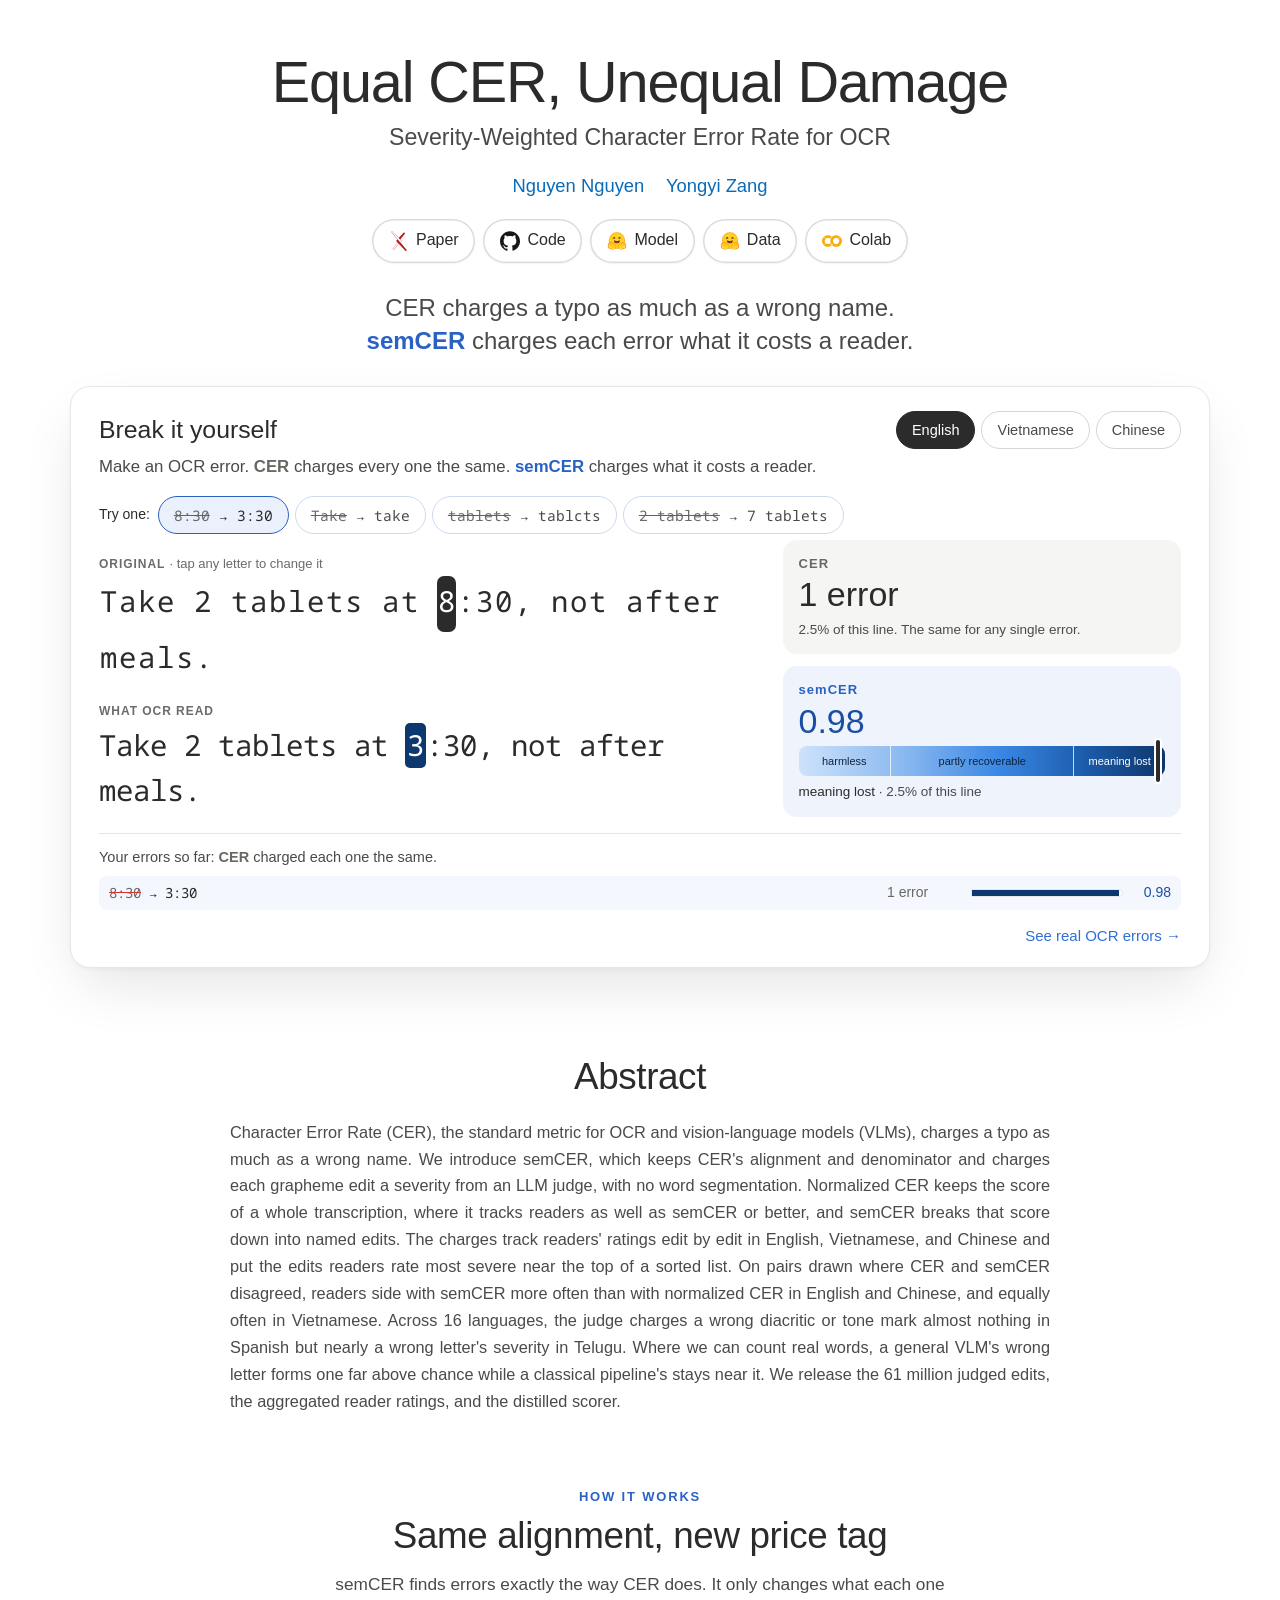
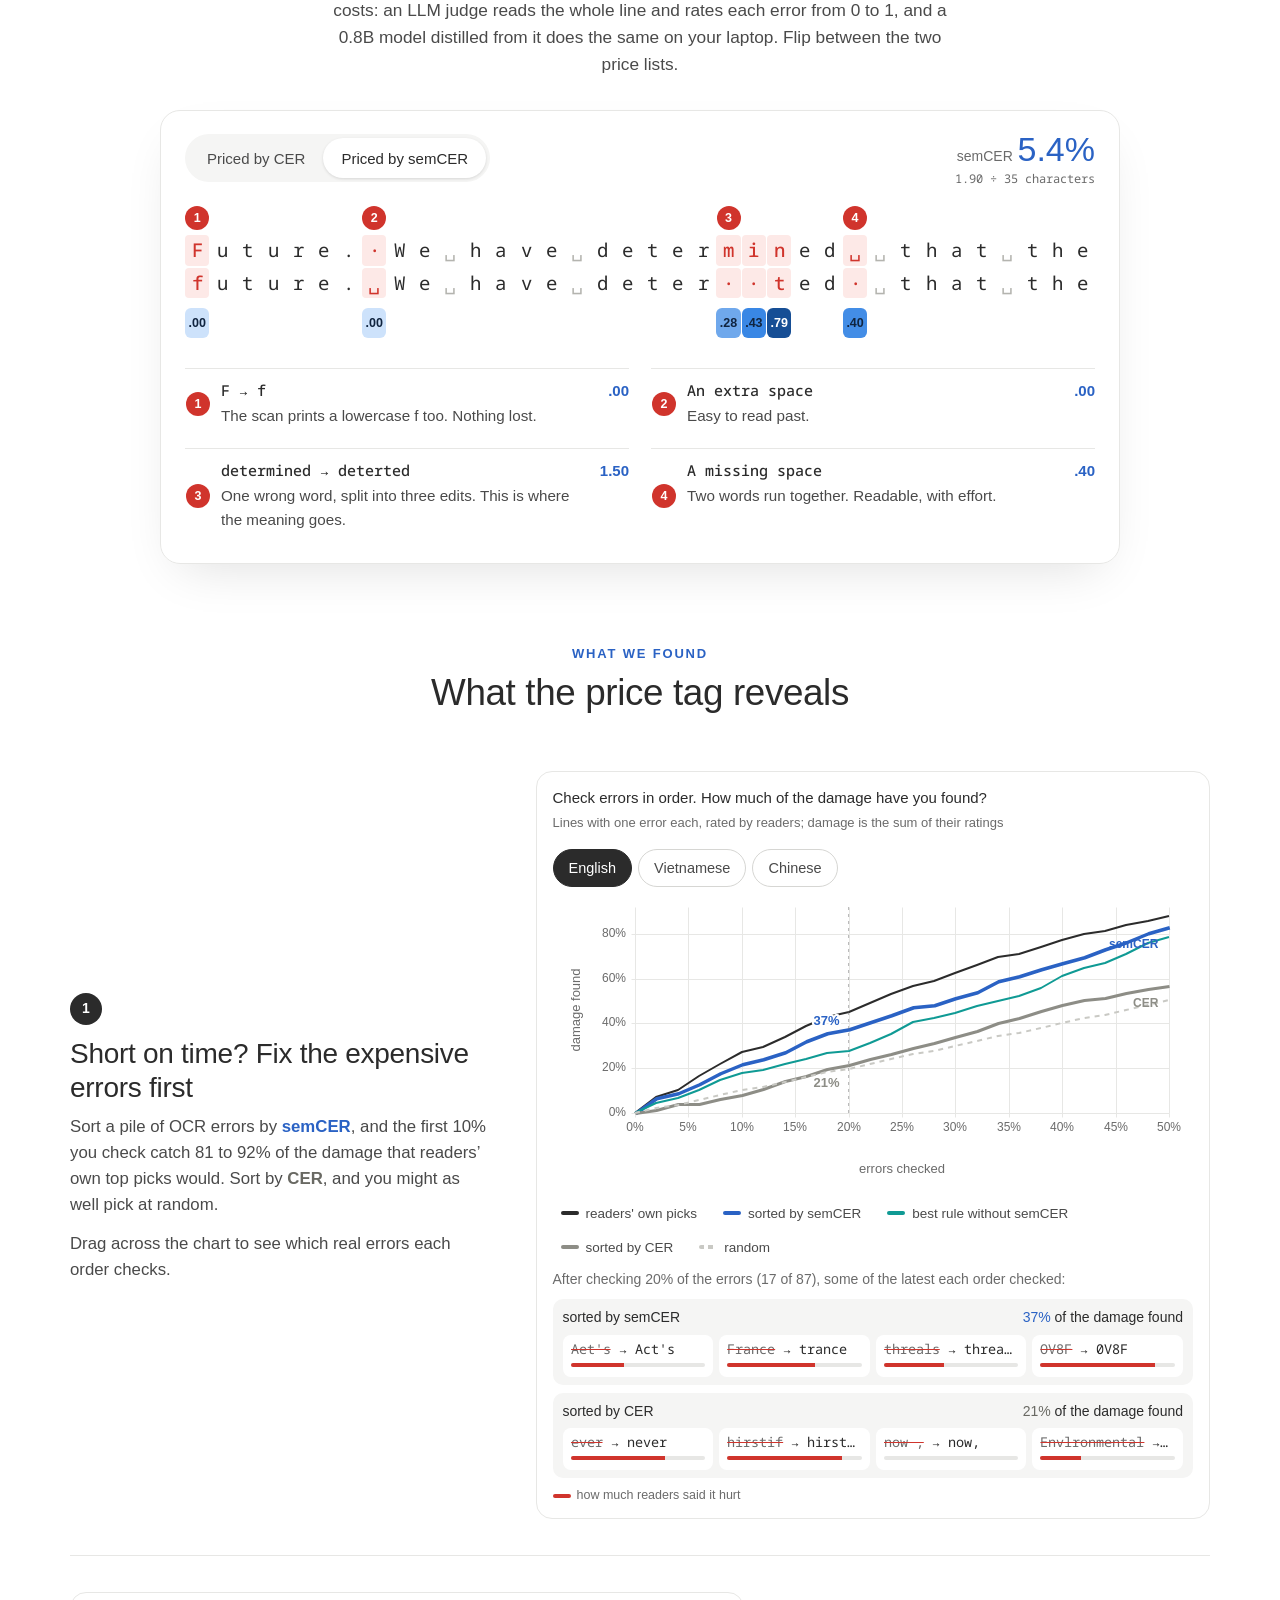
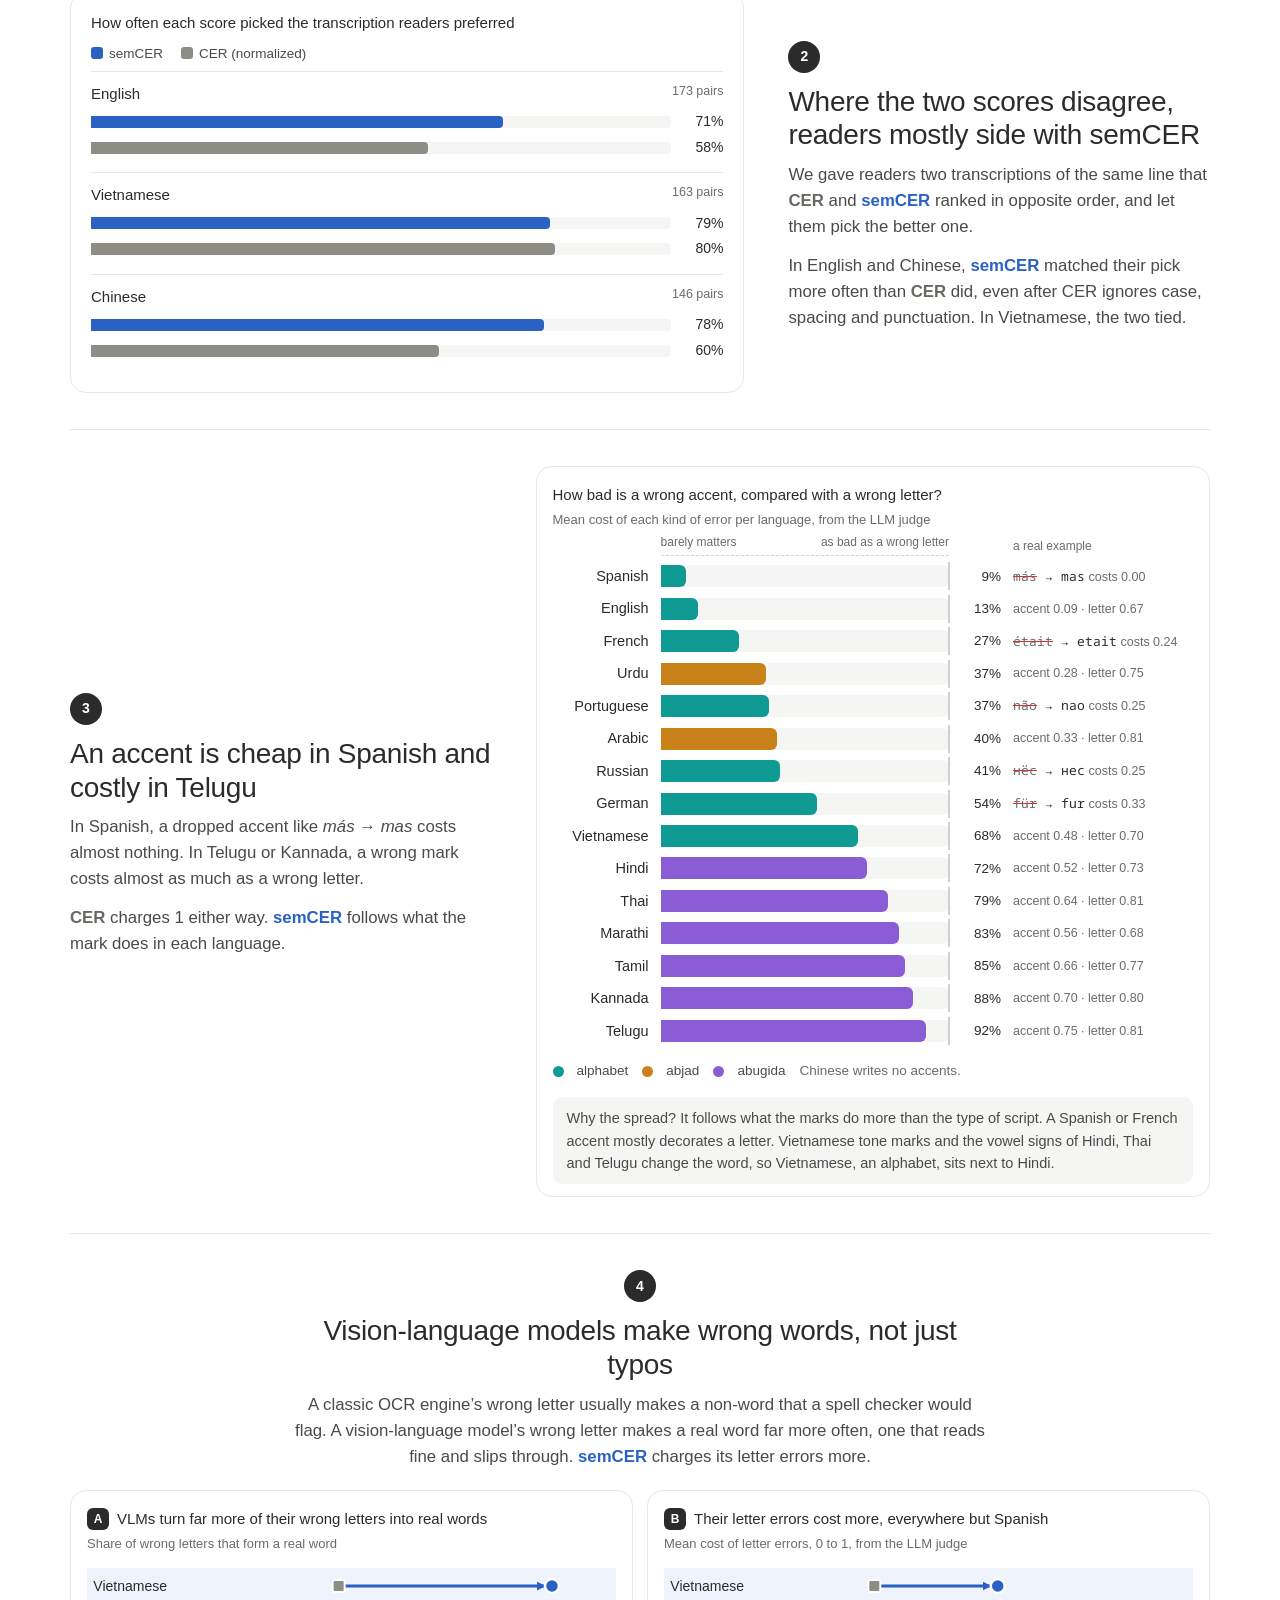
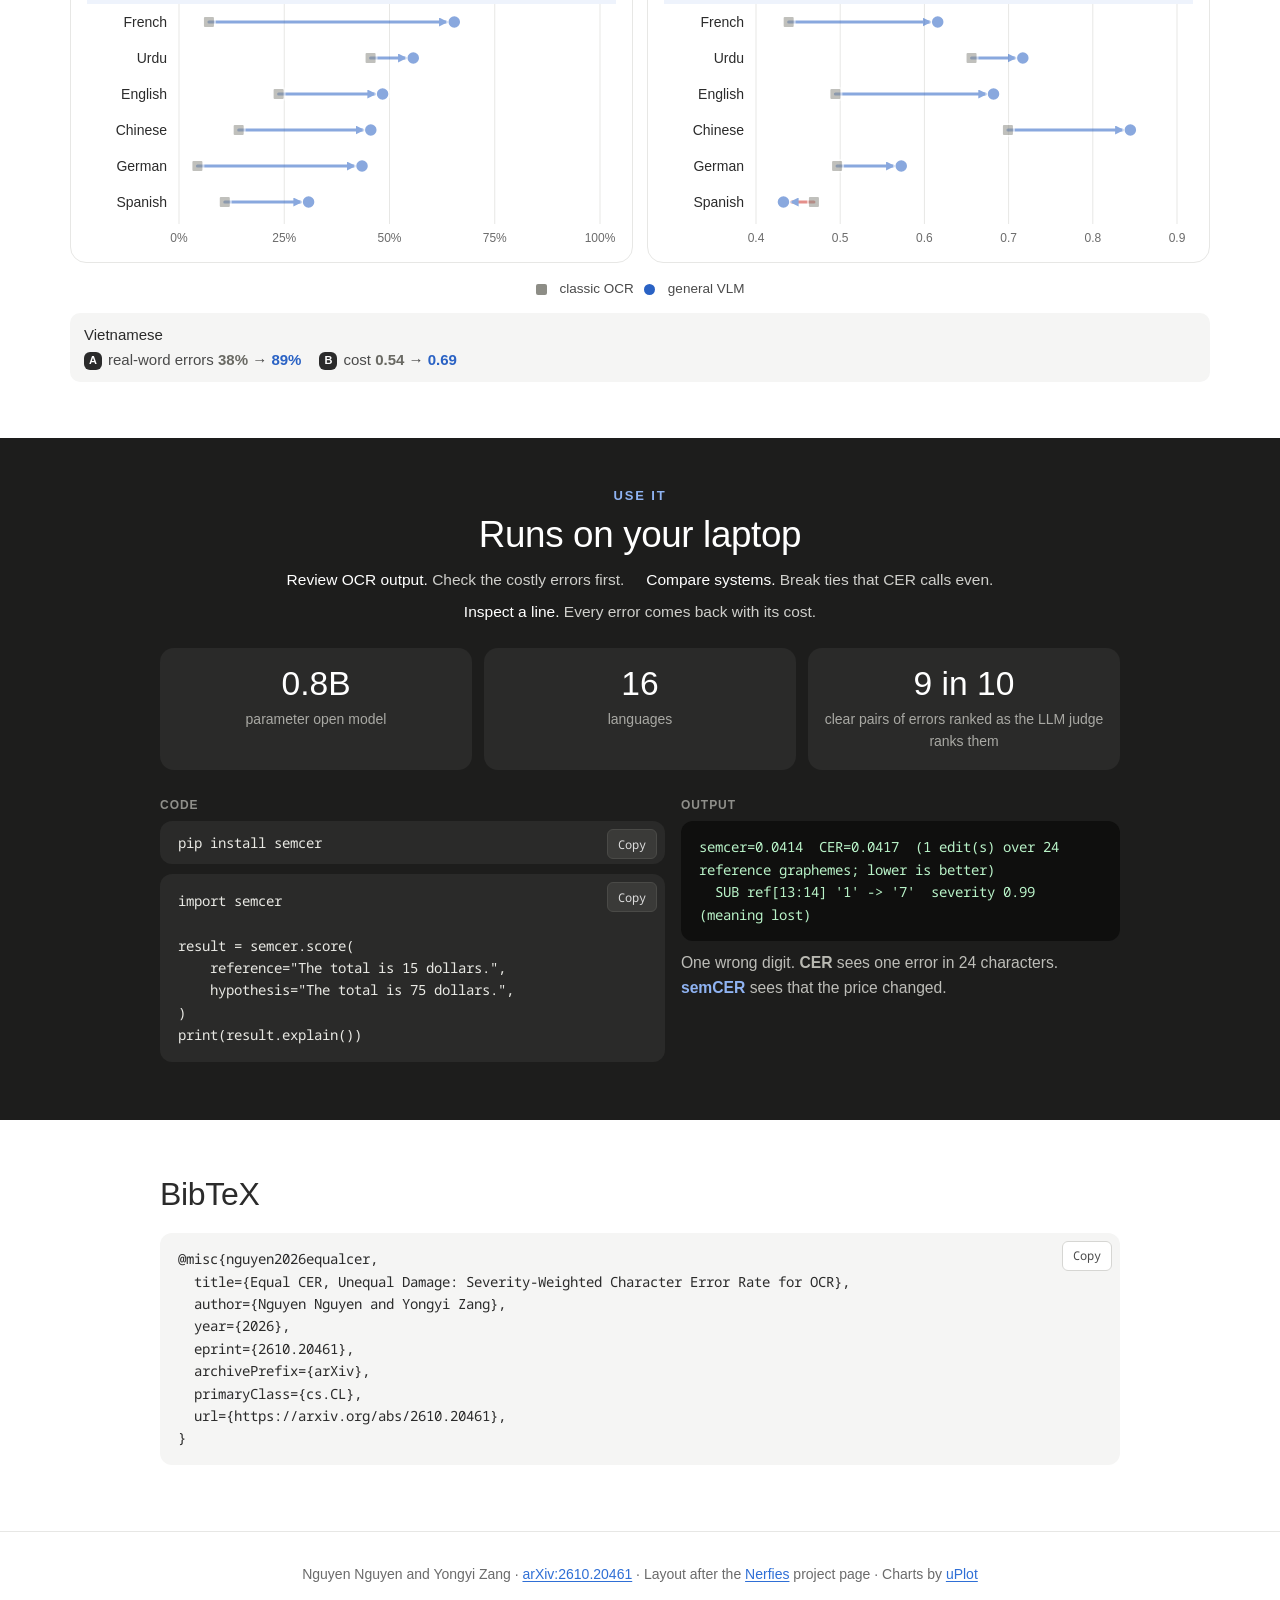
==== site/index.html @ 38cb29db "site: interactive project page at nguyenx2t.github.io/semcer A demo where readers misread a characte" ====
<!doctype html>
<html lang="en">
<head>
  <meta charset="utf-8">
  <meta name="viewport" content="width=device-width, initial-scale=1">
  <title>Equal CER, Unequal Damage: Severity-Weighted Character Error Rate for OCR</title>
  <meta name="description" content="Two OCR mistakes can have the same CER and very different damage. semCER charges each error what it costs a reader, from 0 to 1.">

  <!-- Google Scholar -->
  <meta name="citation_title" content="Equal CER, Unequal Damage: Severity-Weighted Character Error Rate for OCR">
  <meta name="citation_author" content="Nguyen, Nguyen">
  <meta name="citation_author" content="Zang, Yongyi">
  <meta name="citation_publication_date" content="2026/10/14">
  <meta name="citation_arxiv_id" content="2610.20461">
  <meta name="citation_pdf_url" content="https://arxiv.org/pdf/2610.20461">

  <!-- Link previews (LinkedIn, X, Slack) -->
  <meta property="og:type" content="website">
  <meta property="og:site_name" content="semCER">
  <meta property="og:title" content="Equal CER, Unequal Damage">
  <meta property="og:description" content="Two OCR mistakes, same CER, very different damage. Try breaking a line yourself.">
  <meta property="og:url" content="https://nguyenx2t.github.io/semcer/">
  <meta property="og:image" content="https://nguyenx2t.github.io/semcer/static/img/social.png">
  <meta property="og:image:type" content="image/png">
  <meta property="og:image:width" content="1200">
  <meta property="og:image:height" content="627">
  <meta property="og:image:alt" content="Two misreadings of the same line. CER charges each one error. semCER charges a lowercase t 0.00 and a wrong time 0.98.">
  <meta name="twitter:card" content="summary_large_image">
  <link rel="canonical" href="https://nguyenx2t.github.io/semcer/">

  <link rel="preconnect" href="https://fonts.googleapis.com">
  <link rel="preconnect" href="https://fonts.gstatic.com" crossorigin>
  <link rel="preload" href="https://fonts.googleapis.com/css2?family=Google+Sans:wght@400;500;700&family=Noto+Sans+Mono:wght@400;500&display=swap" as="style" onload="this.onload=null;this.rel='stylesheet'">
  <noscript><link rel="stylesheet" href="https://fonts.googleapis.com/css2?family=Google+Sans:wght@400;500;700&family=Noto+Sans+Mono:wght@400;500&display=swap"></noscript>
  <meta name="theme-color" content="#ffffff">
  <script type="application/ld+json">{"@context": "https://schema.org", "@type": "ScholarlyArticle", "headline": "Equal CER, Unequal Damage: Severity-Weighted Character Error Rate for OCR", "author": [{"@type": "Person", "name": "Nguyen Nguyen"}, {"@type": "Person", "name": "Yongyi Zang"}], "datePublished": "2026-10-14", "url": "https://nguyenx2t.github.io/semcer/", "sameAs": ["https://arxiv.org/abs/2610.20461"], "image": "https://nguyenx2t.github.io/semcer/static/img/social.png", "about": ["optical character recognition", "evaluation metric", "character error rate"]}</script>
  <link rel="icon" href="static/img/favicon.svg">
  <link rel="stylesheet" href="static/css/style.css">
  <script src="static/js/main.js" defer></script>
</head>
<body>

<!-- Title -->
<header class="hero top">
  <div class="container">
    <h1 class="publication-title">Equal CER, Unequal Damage</h1>
    <p class="publication-sub">Severity-Weighted Character Error Rate for OCR</p>
    <div class="publication-authors">
      <span class="author-block">Nguyen Nguyen</span>
      <span class="author-block">Yongyi Zang</span>
    </div>
    <nav class="publication-links" aria-label="Paper links">
      <a class="button" href="https://arxiv.org/abs/2610.20461"><svg viewBox="0 0 24 24" aria-hidden="true"><path fill="#B31B1B" d="M3.8423 0a1.0037 1.0037 0 0 0-.922.6078c-.1536.3687-.0438.6275.2938 1.1113l6.9185 8.3597-1.0223 1.1058a1.0393 1.0393 0 0 0 .003 1.4229l1.2292 1.3135-5.4391 6.4444c-.2803.299-.4538.823-.2971 1.1986a1.0253 1.0253 0 0 0 .9585.635.9133.9133 0 0 0 .6891-.3405l5.783-6.126 7.4902 8.0051a.8527.8527 0 0 0 .6835.2597.9575.9575 0 0 0 .8777-.6138c.1577-.377-.017-.7502-.306-1.1407l-7.0518-8.3418 1.0632-1.13a.9626.9626 0 0 0 .0089-1.3165L4.6336.4639s-.3733-.4535-.768-.463zm0 .272h.0166c.2179.0052.4874.2715.5644.3639l.005.006.0052.0055 10.169 10.9905a.6915.6915 0 0 1-.0072.945l-1.0666 1.133-1.4982-1.7724-8.5994-10.39c-.3286-.472-.352-.6183-.2592-.841a.7307.7307 0 0 1 .6704-.4401Zm14.341 1.5701a.877.877 0 0 0-.6554.2418l-5.6962 6.1584 1.6944 1.8319 5.3089-6.5138c.3251-.4335.479-.6603.3247-1.0292a1.1205 1.1205 0 0 0-.9763-.689zm-7.6557 12.2823 1.3186 1.4135-5.7864 6.1295a.6494.6494 0 0 1-.4959.26.7516.7516 0 0 1-.706-.4669c-.1119-.2682.0359-.6864.2442-.9083l.0051-.0055.0047-.0055z"/></svg><span>Paper</span></a>
      <a class="button" href="https://github.com/nguyenx2t/semcer"><svg viewBox="0 0 24 24" aria-hidden="true"><path fill="#181717" d="M12 .297c-6.63 0-12 5.373-12 12 0 5.303 3.438 9.8 8.205 11.385.6.113.82-.258.82-.577 0-.285-.01-1.04-.015-2.04-3.338.724-4.042-1.61-4.042-1.61C4.422 18.07 3.633 17.7 3.633 17.7c-1.087-.744.084-.729.084-.729 1.205.084 1.838 1.236 1.838 1.236 1.07 1.835 2.809 1.305 3.495.998.108-.776.417-1.305.76-1.605-2.665-.3-5.466-1.332-5.466-5.93 0-1.31.465-2.38 1.235-3.22-.135-.303-.54-1.523.105-3.176 0 0 1.005-.322 3.3 1.23.96-.267 1.98-.399 3-.405 1.02.006 2.04.138 3 .405 2.28-1.552 3.285-1.23 3.285-1.23.645 1.653.24 2.873.12 3.176.765.84 1.23 1.91 1.23 3.22 0 4.61-2.805 5.625-5.475 5.92.42.36.81 1.096.81 2.22 0 1.606-.015 2.896-.015 3.286 0 .315.21.69.825.57C20.565 22.092 24 17.592 24 12.297c0-6.627-5.373-12-12-12"/></svg><span>Code</span></a>
      <a class="button" href="https://huggingface.co/nguyenx2t/semcer-qwen3.5-0.8b"><svg viewBox="0 0 95 88" aria-hidden="true"><path fill="#FFD21E" d="M47.21 76.5a34.75 34.75 0 1 0 0-69.5 34.75 34.75 0 0 0 0 69.5Z" /> <path fill="#FF9D0B" d="M81.96 41.75a34.75 34.75 0 1 0-69.5 0 34.75 34.75 0 0 0 69.5 0Zm-73.5 0a38.75 38.75 0 1 1 77.5 0 38.75 38.75 0 0 1-77.5 0Z" /> <path fill="#3A3B45" d="M58.5 32.3c1.28.44 1.78 3.06 3.07 2.38a5 5 0 1 0-6.76-2.07c.61 1.15 2.55-.72 3.7-.32ZM34.95 32.3c-1.28.44-1.79 3.06-3.07 2.38a5 5 0 1 1 6.76-2.07c-.61 1.15-2.56-.72-3.7-.32Z" /> <path fill="#FF323D" d="M46.96 56.29c9.83 0 13-8.76 13-13.26 0-2.34-1.57-1.6-4.09-.36-2.33 1.15-5.46 2.74-8.9 2.74-7.19 0-13-6.88-13-2.38s3.16 13.26 13 13.26Z" /> <path fill="#3A3B45" fill-rule="evenodd" d="M39.43 54a8.7 8.7 0 0 1 5.3-4.49c.4-.12.81.57 1.24 1.28.4.68.82 1.37 1.24 1.37.45 0 .9-.68 1.33-1.35.45-.7.89-1.38 1.32-1.25a8.61 8.61 0 0 1 5 4.17c3.73-2.94 5.1-7.74 5.1-10.7 0-2.34-1.57-1.6-4.09-.36l-.14.07c-2.31 1.15-5.39 2.67-8.77 2.67s-6.45-1.52-8.77-2.67c-2.6-1.29-4.23-2.1-4.23.29 0 3.05 1.46 8.06 5.47 10.97Z" clip-rule="evenodd" /> <path fill="#FF9D0B" d="M70.71 37a3.25 3.25 0 1 0 0-6.5 3.25 3.25 0 0 0 0 6.5ZM24.21 37a3.25 3.25 0 1 0 0-6.5 3.25 3.25 0 0 0 0 6.5ZM17.52 48c-1.62 0-3.06.66-4.07 1.87a5.97 5.97 0 0 0-1.33 3.76 7.1 7.1 0 0 0-1.94-.3c-1.55 0-2.95.59-3.94 1.66a5.8 5.8 0 0 0-.8 7 5.3 5.3 0 0 0-1.79 2.82c-.24.9-.48 2.8.8 4.74a5.22 5.22 0 0 0-.37 5.02c1.02 2.32 3.57 4.14 8.52 6.1 3.07 1.22 5.89 2 5.91 2.01a44.33 44.33 0 0 0 10.93 1.6c5.86 0 10.05-1.8 12.46-5.34 3.88-5.69 3.33-10.9-1.7-15.92-2.77-2.78-4.62-6.87-5-7.77-.78-2.66-2.84-5.62-6.25-5.62a5.7 5.7 0 0 0-4.6 2.46c-1-1.26-1.98-2.25-2.86-2.82A7.4 7.4 0 0 0 17.52 48Zm0 4c.51 0 1.14.22 1.82.65 2.14 1.36 6.25 8.43 7.76 11.18.5.92 1.37 1.31 2.14 1.31 1.55 0 2.75-1.53.15-3.48-3.92-2.93-2.55-7.72-.68-8.01.08-.02.17-.02.24-.02 1.7 0 2.45 2.93 2.45 2.93s2.2 5.52 5.98 9.3c3.77 3.77 3.97 6.8 1.22 10.83-1.88 2.75-5.47 3.58-9.16 3.58-3.81 0-7.73-.9-9.92-1.46-.11-.03-13.45-3.8-11.76-7 .28-.54.75-.76 1.34-.76 2.38 0 6.7 3.54 8.57 3.54.41 0 .7-.17.83-.6.79-2.85-12.06-4.05-10.98-8.17.2-.73.71-1.02 1.44-1.02 3.14 0 10.2 5.53 11.68 5.53.11 0 .2-.03.24-.1.74-1.2.33-2.04-4.9-5.2-5.21-3.16-8.88-5.06-6.8-7.33.24-.26.58-.38 1-.38 3.17 0 10.66 6.82 10.66 6.82s2.02 2.1 3.25 2.1c.28 0 .52-.1.68-.38.86-1.46-8.06-8.22-8.56-11.01-.34-1.9.24-2.85 1.31-2.85Z" /> <path fill="#FFD21E" d="M38.6 76.69c2.75-4.04 2.55-7.07-1.22-10.84-3.78-3.77-5.98-9.3-5.98-9.3s-.82-3.2-2.69-2.9c-1.87.3-3.24 5.08.68 8.01 3.91 2.93-.78 4.92-2.29 2.17-1.5-2.75-5.62-9.82-7.76-11.18-2.13-1.35-3.63-.6-3.13 2.2.5 2.79 9.43 9.55 8.56 11-.87 1.47-3.93-1.71-3.93-1.71s-9.57-8.71-11.66-6.44c-2.08 2.27 1.59 4.17 6.8 7.33 5.23 3.16 5.64 4 4.9 5.2-.75 1.2-12.28-8.53-13.36-4.4-1.08 4.11 11.77 5.3 10.98 8.15-.8 2.85-9.06-5.38-10.74-2.18-1.7 3.21 11.65 6.98 11.76 7.01 4.3 1.12 15.25 3.49 19.08-2.12Z" /> <path fill="#FF9D0B" d="M77.4 48c1.62 0 3.07.66 4.07 1.87a5.97 5.97 0 0 1 1.33 3.76 7.1 7.1 0 0 1 1.95-.3c1.55 0 2.95.59 3.94 1.66a5.8 5.8 0 0 1 .8 7 5.3 5.3 0 0 1 1.78 2.82c.24.9.48 2.8-.8 4.74a5.22 5.22 0 0 1 .37 5.02c-1.02 2.32-3.57 4.14-8.51 6.1-3.08 1.22-5.9 2-5.92 2.01a44.33 44.33 0 0 1-10.93 1.6c-5.86 0-10.05-1.8-12.46-5.34-3.88-5.69-3.33-10.9 1.7-15.92 2.78-2.78 4.63-6.87 5.01-7.77.78-2.66 2.83-5.62 6.24-5.62a5.7 5.7 0 0 1 4.6 2.46c1-1.26 1.98-2.25 2.87-2.82A7.4 7.4 0 0 1 77.4 48Zm0 4c-.51 0-1.13.22-1.82.65-2.13 1.36-6.25 8.43-7.76 11.18a2.43 2.43 0 0 1-2.14 1.31c-1.54 0-2.75-1.53-.14-3.48 3.91-2.93 2.54-7.72.67-8.01a1.54 1.54 0 0 0-.24-.02c-1.7 0-2.45 2.93-2.45 2.93s-2.2 5.52-5.97 9.3c-3.78 3.77-3.98 6.8-1.22 10.83 1.87 2.75 5.47 3.58 9.15 3.58 3.82 0 7.73-.9 9.93-1.46.1-.03 13.45-3.8 11.76-7-.29-.54-.75-.76-1.34-.76-2.38 0-6.71 3.54-8.57 3.54-.42 0-.71-.17-.83-.6-.8-2.85 12.05-4.05 10.97-8.17-.19-.73-.7-1.02-1.44-1.02-3.14 0-10.2 5.53-11.68 5.53-.1 0-.19-.03-.23-.1-.74-1.2-.34-2.04 4.88-5.2 5.23-3.16 8.9-5.06 6.8-7.33-.23-.26-.57-.38-.98-.38-3.18 0-10.67 6.82-10.67 6.82s-2.02 2.1-3.24 2.1a.74.74 0 0 1-.68-.38c-.87-1.46 8.05-8.22 8.55-11.01.34-1.9-.24-2.85-1.31-2.85Z" /> <path fill="#FFD21E" d="M56.33 76.69c-2.75-4.04-2.56-7.07 1.22-10.84 3.77-3.77 5.97-9.3 5.97-9.3s.82-3.2 2.7-2.9c1.86.3 3.23 5.08-.68 8.01-3.92 2.93.78 4.92 2.28 2.17 1.51-2.75 5.63-9.82 7.76-11.18 2.13-1.35 3.64-.6 3.13 2.2-.5 2.79-9.42 9.55-8.55 11 .86 1.47 3.92-1.71 3.92-1.71s9.58-8.71 11.66-6.44c2.08 2.27-1.58 4.17-6.8 7.33-5.23 3.16-5.63 4-4.9 5.2.75 1.2 12.28-8.53 13.36-4.4 1.08 4.11-11.76 5.3-10.97 8.15.8 2.85 9.05-5.38 10.74-2.18 1.69 3.21-11.65 6.98-11.76 7.01-4.31 1.12-15.26 3.49-19.08-2.12Z" /></svg><span>Model</span></a>
      <a class="button" href="https://huggingface.co/datasets/nguyenx2t/semcer-judged-edits"><svg viewBox="0 0 95 88" aria-hidden="true"><path fill="#FFD21E" d="M47.21 76.5a34.75 34.75 0 1 0 0-69.5 34.75 34.75 0 0 0 0 69.5Z" /> <path fill="#FF9D0B" d="M81.96 41.75a34.75 34.75 0 1 0-69.5 0 34.75 34.75 0 0 0 69.5 0Zm-73.5 0a38.75 38.75 0 1 1 77.5 0 38.75 38.75 0 0 1-77.5 0Z" /> <path fill="#3A3B45" d="M58.5 32.3c1.28.44 1.78 3.06 3.07 2.38a5 5 0 1 0-6.76-2.07c.61 1.15 2.55-.72 3.7-.32ZM34.95 32.3c-1.28.44-1.79 3.06-3.07 2.38a5 5 0 1 1 6.76-2.07c-.61 1.15-2.56-.72-3.7-.32Z" /> <path fill="#FF323D" d="M46.96 56.29c9.83 0 13-8.76 13-13.26 0-2.34-1.57-1.6-4.09-.36-2.33 1.15-5.46 2.74-8.9 2.74-7.19 0-13-6.88-13-2.38s3.16 13.26 13 13.26Z" /> <path fill="#3A3B45" fill-rule="evenodd" d="M39.43 54a8.7 8.7 0 0 1 5.3-4.49c.4-.12.81.57 1.24 1.28.4.68.82 1.37 1.24 1.37.45 0 .9-.68 1.33-1.35.45-.7.89-1.38 1.32-1.25a8.61 8.61 0 0 1 5 4.17c3.73-2.94 5.1-7.74 5.1-10.7 0-2.34-1.57-1.6-4.09-.36l-.14.07c-2.31 1.15-5.39 2.67-8.77 2.67s-6.45-1.52-8.77-2.67c-2.6-1.29-4.23-2.1-4.23.29 0 3.05 1.46 8.06 5.47 10.97Z" clip-rule="evenodd" /> <path fill="#FF9D0B" d="M70.71 37a3.25 3.25 0 1 0 0-6.5 3.25 3.25 0 0 0 0 6.5ZM24.21 37a3.25 3.25 0 1 0 0-6.5 3.25 3.25 0 0 0 0 6.5ZM17.52 48c-1.62 0-3.06.66-4.07 1.87a5.97 5.97 0 0 0-1.33 3.76 7.1 7.1 0 0 0-1.94-.3c-1.55 0-2.95.59-3.94 1.66a5.8 5.8 0 0 0-.8 7 5.3 5.3 0 0 0-1.79 2.82c-.24.9-.48 2.8.8 4.74a5.22 5.22 0 0 0-.37 5.02c1.02 2.32 3.57 4.14 8.52 6.1 3.07 1.22 5.89 2 5.91 2.01a44.33 44.33 0 0 0 10.93 1.6c5.86 0 10.05-1.8 12.46-5.34 3.88-5.69 3.33-10.9-1.7-15.92-2.77-2.78-4.62-6.87-5-7.77-.78-2.66-2.84-5.62-6.25-5.62a5.7 5.7 0 0 0-4.6 2.46c-1-1.26-1.98-2.25-2.86-2.82A7.4 7.4 0 0 0 17.52 48Zm0 4c.51 0 1.14.22 1.82.65 2.14 1.36 6.25 8.43 7.76 11.18.5.92 1.37 1.31 2.14 1.31 1.55 0 2.75-1.53.15-3.48-3.92-2.93-2.55-7.72-.68-8.01.08-.02.17-.02.24-.02 1.7 0 2.45 2.93 2.45 2.93s2.2 5.52 5.98 9.3c3.77 3.77 3.97 6.8 1.22 10.83-1.88 2.75-5.47 3.58-9.16 3.58-3.81 0-7.73-.9-9.92-1.46-.11-.03-13.45-3.8-11.76-7 .28-.54.75-.76 1.34-.76 2.38 0 6.7 3.54 8.57 3.54.41 0 .7-.17.83-.6.79-2.85-12.06-4.05-10.98-8.17.2-.73.71-1.02 1.44-1.02 3.14 0 10.2 5.53 11.68 5.53.11 0 .2-.03.24-.1.74-1.2.33-2.04-4.9-5.2-5.21-3.16-8.88-5.06-6.8-7.33.24-.26.58-.38 1-.38 3.17 0 10.66 6.82 10.66 6.82s2.02 2.1 3.25 2.1c.28 0 .52-.1.68-.38.86-1.46-8.06-8.22-8.56-11.01-.34-1.9.24-2.85 1.31-2.85Z" /> <path fill="#FFD21E" d="M38.6 76.69c2.75-4.04 2.55-7.07-1.22-10.84-3.78-3.77-5.98-9.3-5.98-9.3s-.82-3.2-2.69-2.9c-1.87.3-3.24 5.08.68 8.01 3.91 2.93-.78 4.92-2.29 2.17-1.5-2.75-5.62-9.82-7.76-11.18-2.13-1.35-3.63-.6-3.13 2.2.5 2.79 9.43 9.55 8.56 11-.87 1.47-3.93-1.71-3.93-1.71s-9.57-8.71-11.66-6.44c-2.08 2.27 1.59 4.17 6.8 7.33 5.23 3.16 5.64 4 4.9 5.2-.75 1.2-12.28-8.53-13.36-4.4-1.08 4.11 11.77 5.3 10.98 8.15-.8 2.85-9.06-5.38-10.74-2.18-1.7 3.21 11.65 6.98 11.76 7.01 4.3 1.12 15.25 3.49 19.08-2.12Z" /> <path fill="#FF9D0B" d="M77.4 48c1.62 0 3.07.66 4.07 1.87a5.97 5.97 0 0 1 1.33 3.76 7.1 7.1 0 0 1 1.95-.3c1.55 0 2.95.59 3.94 1.66a5.8 5.8 0 0 1 .8 7 5.3 5.3 0 0 1 1.78 2.82c.24.9.48 2.8-.8 4.74a5.22 5.22 0 0 1 .37 5.02c-1.02 2.32-3.57 4.14-8.51 6.1-3.08 1.22-5.9 2-5.92 2.01a44.33 44.33 0 0 1-10.93 1.6c-5.86 0-10.05-1.8-12.46-5.34-3.88-5.69-3.33-10.9 1.7-15.92 2.78-2.78 4.63-6.87 5.01-7.77.78-2.66 2.83-5.62 6.24-5.62a5.7 5.7 0 0 1 4.6 2.46c1-1.26 1.98-2.25 2.87-2.82A7.4 7.4 0 0 1 77.4 48Zm0 4c-.51 0-1.13.22-1.82.65-2.13 1.36-6.25 8.43-7.76 11.18a2.43 2.43 0 0 1-2.14 1.31c-1.54 0-2.75-1.53-.14-3.48 3.91-2.93 2.54-7.72.67-8.01a1.54 1.54 0 0 0-.24-.02c-1.7 0-2.45 2.93-2.45 2.93s-2.2 5.52-5.97 9.3c-3.78 3.77-3.98 6.8-1.22 10.83 1.87 2.75 5.47 3.58 9.15 3.58 3.82 0 7.73-.9 9.93-1.46.1-.03 13.45-3.8 11.76-7-.29-.54-.75-.76-1.34-.76-2.38 0-6.71 3.54-8.57 3.54-.42 0-.71-.17-.83-.6-.8-2.85 12.05-4.05 10.97-8.17-.19-.73-.7-1.02-1.44-1.02-3.14 0-10.2 5.53-11.68 5.53-.1 0-.19-.03-.23-.1-.74-1.2-.34-2.04 4.88-5.2 5.23-3.16 8.9-5.06 6.8-7.33-.23-.26-.57-.38-.98-.38-3.18 0-10.67 6.82-10.67 6.82s-2.02 2.1-3.24 2.1a.74.74 0 0 1-.68-.38c-.87-1.46 8.05-8.22 8.55-11.01.34-1.9-.24-2.85-1.31-2.85Z" /> <path fill="#FFD21E" d="M56.33 76.69c-2.75-4.04-2.56-7.07 1.22-10.84 3.77-3.77 5.97-9.3 5.97-9.3s.82-3.2 2.7-2.9c1.86.3 3.23 5.08-.68 8.01-3.92 2.93.78 4.92 2.28 2.17 1.51-2.75 5.63-9.82 7.76-11.18 2.13-1.35 3.64-.6 3.13 2.2-.5 2.79-9.42 9.55-8.55 11 .86 1.47 3.92-1.71 3.92-1.71s9.58-8.71 11.66-6.44c2.08 2.27-1.58 4.17-6.8 7.33-5.23 3.16-5.63 4-4.9 5.2.75 1.2 12.28-8.53 13.36-4.4 1.08 4.11-11.76 5.3-10.97 8.15.8 2.85 9.05-5.38 10.74-2.18 1.69 3.21-11.65 6.98-11.76 7.01-4.31 1.12-15.26 3.49-19.08-2.12Z" /></svg><span>Data</span></a>
      <a class="button" href="https://colab.research.google.com/github/nguyenx2t/semcer/blob/main/notebooks/quickstart.ipynb"><svg viewBox="0 0 24 24" aria-hidden="true"><path fill="#F9AB00" d="M16.9414 4.9757a7.033 7.033 0 0 0-4.9308 2.0646 7.033 7.033 0 0 0-.1232 9.8068l2.395-2.395a3.6455 3.6455 0 0 1 5.1497-5.1478l2.397-2.3989a7.033 7.033 0 0 0-4.8877-1.9297zM7.07 4.9855a7.033 7.033 0 0 0-4.8878 1.9316l2.3911 2.3911a3.6434 3.6434 0 0 1 5.0227.1271l1.7341-2.9737-.0997-.0802A7.033 7.033 0 0 0 7.07 4.9855zm15.0093 2.1721l-2.3892 2.3911a3.6455 3.6455 0 0 1-5.1497 5.1497l-2.4067 2.4068a7.0362 7.0362 0 0 0 9.9456-9.9476zM1.932 7.1674a7.033 7.033 0 0 0-.002 9.6816l2.397-2.397a3.6434 3.6434 0 0 1-.004-4.8916zm7.664 7.4235c-1.38 1.3816-3.5863 1.411-5.0168.1134l-2.397 2.395c2.4693 2.3328 6.263 2.5753 9.0072.5455l.1368-.1115z"/></svg><span>Colab</span></a>
    </nav>
    <p class="claim">CER charges a typo as much as a wrong name.<br><b class="c-sem">semCER</b> charges each error what it costs a reader.</p>
  </div>
</header>

<!-- 1. The demo -->
<section class="hero teaser" id="play">
  <div class="container wide">
    <div class="play">
      <div class="play-head">
        <div>
          <h2 class="play-title">Break it yourself</h2>
          <p class="play-intro">Make an OCR error. <b class="c-cer">CER</b> charges every one the same. <b class="c-sem">semCER</b> charges what it costs a reader.</p>
        </div>
        <div class="chips" id="play-tabs" role="group" aria-label="Sentence language"></div>
      </div>

      <div class="picks"><span class="picks-lbl">Try one:</span><div class="chips" id="play-picks"><button class="chip pick on" type="button"><s>8:30</s> → 3:30</button><button class="chip pick" type="button"><s>Take</s> → take</button><button class="chip pick" type="button"><s>tablets</s> → tablcts</button><button class="chip pick" type="button"><s>2 tablets</s> → 7 tablets</button></div></div>

      <div class="play-stage">
        <div class="play-lines">
          <p class="pl-lbl">Original <span class="pl-hint">· tap any letter to change it</span></p>
          <div class="pl-ref" id="play-ref" lang="en"><span class="pl-static">Take 2 tablets at 8:30, not after meals.</span></div>
          <div class="pl-pop" id="play-pop" hidden></div>
          <p class="pl-gloss" id="play-gloss" hidden></p>
          <p class="pl-lbl">What OCR read</p>
          <div class="pl-hyp" id="play-hyp">Take 2 tablets at 8:30, not after meals.</div>
        </div>

        <div class="scores" aria-live="polite">
          <div class="score cer">
            <p class="score-k">CER</p>
            <p class="score-v" id="s-cer">1 error</p>
            <p class="score-n" id="s-cer-n">Pick an error to see the scores.</p>
          </div>
          <div class="score sem">
            <p class="score-k">semCER</p>
            <p class="score-v" id="s-sem">–</p>
            <div class="gauge-track" aria-hidden="true">
              <span class="gz z1">harmless</span><span class="gz z2">partly recoverable</span><span class="gz z3">meaning lost</span>
              <div class="gauge-needle" id="gauge-needle"></div>
            </div>
            <p class="score-n" id="s-sem-n">&nbsp;</p>
          </div>
        </div>
      </div>

      <div class="tries" id="tries" hidden>
        <p class="tries-head">Your errors so far: <b class="c-cer">CER</b> charged each one the same.</p>
        <ol id="tries-list"></ol>
      </div>

      <div class="play-tools">
        <a class="tool-link" href="gallery.html">See real OCR errors →</a>
      </div>
    </div>
  </div>
</section>

<!-- Abstract -->
<section class="section abstract-sec" id="abstract">
  <div class="container narrow">
    <h2 class="title is-3">Abstract</h2>
    <div class="abstract-text">
      <p>Character Error Rate (CER), the standard metric for OCR and vision-language models (VLMs), charges a typo as much as a wrong name. We introduce semCER, which keeps CER's alignment and denominator and charges each grapheme edit a severity from an LLM judge, with no word segmentation. Normalized CER keeps the score of a whole transcription, where it tracks readers as well as semCER or better, and semCER breaks that score down into named edits. The charges track readers' ratings edit by edit in English, Vietnamese, and Chinese and put the edits readers rate most severe near the top of a sorted list. On pairs drawn where CER and semCER disagreed, readers side with semCER more often than with normalized CER in English and Chinese, and equally often in Vietnamese. Across 16 languages, the judge charges a wrong diacritic or tone mark almost nothing in Spanish but nearly a wrong letter's severity in Telugu. Where we can count real words, a general VLM's wrong letter forms one far above chance while a classical pipeline's stays near it. We release the 61 million judged edits, the aggregated reader ratings, and the distilled scorer.</p>
    </div>
  </div>
</section>

<!-- 2. The method -->
<section class="section" id="how">
  <div class="container">
    <p class="kicker">How it works</p>
    <h2 class="title is-3">Same alignment, new price tag</h2>
    <p class="section-intro">semCER finds errors exactly the way CER does. It only changes what each one costs: an LLM judge reads the whole line and rates each error from 0 to 1, and a 0.8B model distilled from it does the same on your laptop. Flip between the two price lists.</p>
    <div class="price" id="price" data-mode="sem">
      <div class="price-bar">
        <div class="seg" role="group" aria-label="Price the errors by">
          <button type="button" data-mode="cer" aria-pressed="false">Priced by CER</button>
          <button type="button" data-mode="sem" aria-pressed="true">Priced by semCER</button>
        </div>
        <div class="price-total"><span id="price-total-k">semCER</span> <b id="price-total">5.4%</b><small id="price-total-eq">1.90 ÷ 35 characters</small></div>
      </div>
      <div class="pr-scroll"><div class="pr-line" id="pr-line"></div></div>
      <ol class="pr-notes" id="pr-notes"></ol>
    </div>
  </div>
</section>

<!-- 3. Results -->
<section class="section tight-top" id="findings">
  <div class="container wide">
    <p class="kicker">What we found</p>
    <h2 class="title is-3">What the price tag reveals</h2>

    <article class="split" id="r1">
      <div class="split-text">
        <span class="fn">1</span>
        <h3>Short on time? Fix the expensive errors first</h3>
        <p>Sort a pile of OCR errors by <b class="c-sem">semCER</b>, and the first 10% you check catch 81 to 92% of the damage that readers&rsquo; own top picks would. Sort by <b class="c-cer">CER</b>, and you might as well pick at random.</p>
        <p class="hint-inline">Drag across the chart to see which real errors each order checks.</p>
      </div>
      <div class="split-fig">
        <div class="chart-card">
          <div class="chart-bar">
            <p class="chart-q">Check errors in order. How much of the damage have you found?</p>
            <p class="chart-sub">Lines with one error each, rated by readers; damage is the sum of their ratings</p>
            <div class="chips" id="review-tabs" role="group" aria-label="Language"></div>
          </div>
          <div id="chart-review" class="chart chart-review" role="img" aria-label="Share of reader-rated damage found against the share of errors checked."></div>
          <div class="keys" id="review-keys"></div>
          <div class="lanes" id="review-lanes" aria-live="polite"></div>
        </div>
      </div>
    </article>

    <article class="split reverse" id="r2">
      <div class="split-text">
        <span class="fn">2</span>
        <h3>Where the two scores disagree, readers mostly side with semCER</h3>
        <p>We gave readers two transcriptions of the same line that <b class="c-cer">CER</b> and <b class="c-sem">semCER</b> ranked in opposite order, and let them pick the better one.</p>
        <p>In English and Chinese, <b class="c-sem">semCER</b> matched their pick more often than <b class="c-cer">CER</b> did, even after CER ignores case, spacing and punctuation. In Vietnamese, the two tied.</p>
      </div>
      <div class="split-fig">
        <div class="agree" id="agree" aria-label="How often each score picked the readers' choice">
          <p class="chart-q">How often each score picked the transcription readers preferred</p>
          <div class="agree-legend" aria-hidden="true"><span><i class="sw sw-sem"></i>semCER</span><span><i class="sw sw-cer"></i>CER (normalized)</span></div>
        </div>
      </div>
    </article>

    <article class="split" id="r3">
      <div class="split-text">
        <span class="fn">3</span>
        <h3>An accent is cheap in Spanish and costly in Telugu</h3>
        <p>In Spanish, a dropped accent like <i>más</i> &rarr; <i>mas</i> costs almost nothing. In Telugu or Kannada, a wrong mark costs almost as much as a wrong letter.</p>
        <p><b class="c-cer">CER</b> charges 1 either way. <b class="c-sem">semCER</b> follows what the mark does in each language.</p>
        
      </div>
      <div class="split-fig">
        <div class="chart-card">
          <p class="chart-q">How bad is a wrong accent, compared with a wrong letter?</p>
          <p class="chart-sub">Mean cost of each kind of error per language, from the LLM judge</p>
          <div class="ab ab-scale" aria-hidden="true"><span></span><span class="ab-axis"><span>barely matters</span><span></span><span>as bad as a wrong letter</span></span><span></span><span class="ab-exh">a real example</span></div>
          <div class="acc" id="acc" role="list"></div>
          <div class="acc-key" id="acc-key"></div>
          <p class="acc-why">Why the spread? It follows what the marks do more than the type of script. A Spanish or French accent mostly decorates a letter. Vietnamese tone marks and the vowel signs of Hindi, Thai and Telugu change the word, so Vietnamese, an alphabet, sits next to Hindi.</p>
        </div>
      </div>
    </article>

    <article class="wide-block" id="r4">
      <div class="wide-text">
        <span class="fn">4</span>
        <h3>Vision-language models make wrong words, not just typos</h3>
        <p>A classic OCR engine&rsquo;s wrong letter usually makes a non-word that a spell checker would flag. A vision-language model&rsquo;s wrong letter makes a real word far more often, one that reads fine and slips through. <b class="c-sem">semCER</b> charges its letter errors more.</p>
      </div>
      <div class="vlm-pair">
        <div class="chart-card">
          <p class="chart-q"><span class="qn">A</span>VLMs turn far more of their wrong letters into real words</p>
          <p class="chart-sub">Share of wrong letters that form a real word</p>
          <svg id="vlm-a" class="vlm" role="img" aria-label="For each of seven languages, the share of wrong letters that form a real word rises from classic OCR to a general vision-language model."></svg>
        </div>
        <div class="chart-card">
          <p class="chart-q"><span class="qn">B</span>Their letter errors cost more, everywhere but Spanish</p>
          <p class="chart-sub">Mean cost of letter errors, 0 to 1, from the LLM judge</p>
          <svg id="vlm-b" class="vlm" role="img" aria-label="For each of seven languages, the cost of those letter errors rises from classic OCR to a general vision-language model, except in Spanish."></svg>
        </div>
      </div>
      <div class="vlm-foot">
        <div class="keys"><span class="key static"><i class="shape square" style="--c:var(--cer)"></i>classic OCR</span><span class="key static"><i class="shape circle" style="--c:var(--accent)"></i>general VLM</span></div>
        <div class="readout" id="vlm-readout" aria-live="polite"></div>
      </div>
    </article>
  </div>
</section>

<!-- 4. Use -->
<section class="hero is-dark" id="use">
  <div class="container">
    <p class="kicker light">Use it</p>
    <h2 class="title is-3 light">Runs on your laptop</h2>
    <ul class="uses">
      <li><b>Review OCR output.</b> Check the costly errors first.</li>
      <li><b>Compare systems.</b> Break ties that CER calls even.</li>
      <li><b>Inspect a line.</b> Every error comes back with its cost.</li>
    </ul>
    <div class="stats">
      <div class="stat"><span class="stat-n" data-count="0.8" data-dec="1" data-suffix="B">0.8B</span><span class="stat-l">parameter open model</span></div>
      <div class="stat"><span class="stat-n" data-count="16">16</span><span class="stat-l">languages</span></div>
      <div class="stat"><span class="stat-n">9 in 10</span><span class="stat-l">clear pairs of errors ranked as the LLM judge ranks them</span></div>
    </div>
    <div class="code-out">
      <div>
        <p class="code-lbl">Code</p>
<pre class="shell"><button class="copy" type="button">Copy</button><code>pip install semcer</code></pre>
<pre><button class="copy" type="button">Copy</button><code>import semcer

result = semcer.score(
    reference="The total is 15 dollars.",
    hypothesis="The total is 75 dollars.",
)
print(result.explain())</code></pre>
      </div>
      <div>
        <p class="code-lbl">Output</p>
<pre class="output"><code>semcer=0.0414  CER=0.0417  (1 edit(s) over 24 reference graphemes; lower is better)
  SUB ref[13:14] '1' -> '7'  severity 0.99 (meaning lost)</code></pre>
        <p class="out-note">One wrong digit. <b class="c-cer">CER</b> sees one error in 24 characters. <b class="c-sem">semCER</b> sees that the price changed.</p>
      </div>
    </div>
  </div>
</section>

<!-- BibTeX -->
<section class="section" id="BibTeX">
  <div class="container">
    <h2 class="title">BibTeX</h2>
<pre class="bibtex"><button class="copy" type="button">Copy</button><code>@misc{nguyen2026equalcer,
  title={Equal CER, Unequal Damage: Severity-Weighted Character Error Rate for OCR},
  author={Nguyen Nguyen and Yongyi Zang},
  year={2026},
  eprint={2610.20461},
  archivePrefix={arXiv},
  primaryClass={cs.CL},
  url={https://arxiv.org/abs/2610.20461},
}</code></pre>
  </div>
</section>

<footer class="footer">
  <p>Nguyen Nguyen and Yongyi Zang · <a href="https://arxiv.org/abs/2610.20461">arXiv:2610.20461</a> · Layout after the <a href="https://nerfies.github.io/">Nerfies</a> project page · Charts by <a href="https://github.com/leeoniya/uPlot">uPlot</a></p>
</footer>

</body>
</html>
---- site/static/css/style.css ----
/* semCER project page. Light, in the Nerfies / Bulma idiom: Google Sans throughout,
   a 960px reading column, light and dark bands. One colour rule everywhere:
   blue = semCER, grey = CER, red = the error itself. */
:root {
  --text: #4a4a4a;
  --strong: #2b2b2b;
  --muted: #6b6b6b;
  --line: #e7e7e5;
  --light: #f5f5f4;
  --link: #2f6fd6;
  --author: #0a6bb8;
  --accent: #2a62c4;        /* semCER */
  --accent-ink: #1b4ea3;
  --teal: #0f9a94;
  --cer: #8d8d86;           /* CER, for bars and marks */
  --cer-ink: #696963;       /* CER, for text: 5:1 on white */
  --edit: #d0342c;          /* the error */
  --sans: "Google Sans", -apple-system, BlinkMacSystemFont, "Segoe UI", Roboto, "Noto Sans", sans-serif;
  --mono: "Noto Sans Mono", ui-monospace, "SF Mono", Menlo, Consolas, monospace;
  color-scheme: light;
}

* { box-sizing: border-box; }
html { scroll-behavior: smooth; -webkit-text-size-adjust: 100%; }
body { margin: 0; background: #fff; color: var(--text); font: 17px/1.55 var(--sans); -webkit-font-smoothing: antialiased; }
a { color: var(--link); text-decoration: none; }
a:hover { text-decoration: underline; }
code { font-family: var(--mono); font-size: .86em; }
b, strong { color: var(--strong); font-weight: 500; }
button { font-family: inherit; }
.c-sem { color: var(--accent); font-weight: 700; }
.c-cer { color: var(--cer-ink); font-weight: 700; }
:focus-visible { outline: 2px solid var(--accent); outline-offset: 2px; }

/* ---------- layout ---------- */
.container { max-width: 960px; margin: 0 auto; }
.container.wide { max-width: 1140px; }
.section { padding: 3.5rem 1.25rem; }
.section.tight-top { padding-top: 1.5rem; }
.hero { padding: 3rem 1.25rem; }
.hero.is-dark { background: #1d1d1c; color: #cfcfcb; }
.hero.small { padding-bottom: .5rem; }
.title { color: var(--strong); font-weight: 500; line-height: 1.15; margin: 0 0 1.25rem; font-size: 2rem; letter-spacing: -.01em; }
.title.is-3 { font-size: clamp(1.7rem, 3.4vw, 2.3rem); text-align: center; }
.title.light { color: #fff; }
.kicker { font-size: 13px; font-weight: 700; letter-spacing: .14em; text-transform: uppercase; color: var(--accent); margin: 0 0 .5rem; text-align: center; }
.kicker.light { color: #8fb3f2; }
.section-intro { text-align: center; max-width: 640px; margin: -0.4rem auto 2rem; font-size: 1.08rem; }
.fine { color: var(--muted); font-size: .85rem; }

/* ---------- title block ---------- */
.top { text-align: center; padding: 3.25rem 1.25rem 1.25rem; }
.publication-title { color: var(--strong); font-weight: 500; font-size: clamp(2.2rem, 6vw, 3.6rem); line-height: 1.05; margin: 0; letter-spacing: -.02em; }
.publication-sub { font-size: clamp(1.05rem, 2.2vw, 1.45rem); color: var(--text); margin: .5rem 0 1rem; }
.publication-authors { font-size: 1.15rem; color: var(--author); margin-bottom: 1.1rem; }
.author-block { display: inline-block; margin: 0 .45em; }
.publication-links { display: flex; flex-wrap: wrap; justify-content: center; gap: .5rem; }
.button { display: inline-flex; align-items: center; gap: .45em; min-height: 44px; padding: 0 1.05em; border-radius: 9999px; border: 0; background: var(--strong); color: #fff; font-size: 1rem; cursor: pointer; transition: background .15s, transform .15s; }
.button:hover { background: #111; text-decoration: none; transform: translateY(-1px); }
.button svg { width: 1.25em; height: 1.25em; }
.button .emoji { font-size: 1.05em; line-height: 1; }
.publication-links .button { background: #fff; color: var(--strong); box-shadow: inset 0 0 0 1.5px #dcdcd9, 0 1px 2px rgb(0 0 0 / .05); }
.publication-links .button:hover { background: #fafaf9; box-shadow: inset 0 0 0 1.5px #bdbdb8, 0 4px 12px rgb(0 0 0 / .08); }
.button.ghost { background: #fff; color: var(--strong); box-shadow: inset 0 0 0 1.5px #d6d6d3; }
.button.ghost[aria-expanded="true"] { box-shadow: inset 0 0 0 1.5px var(--strong); }
.container.narrow { max-width: 820px; }
.abstract-sec { padding-top: 2.5rem; padding-bottom: 1rem; }
.abstract-text p { margin: 0; text-align: justify; font-size: 1.02rem; line-height: 1.65; }
.claim { font-size: clamp(1.15rem, 2.6vw, 1.5rem); line-height: 1.4; color: var(--text); margin: 1.75rem auto 0; }
.crumb { margin: 0 0 1rem; }

/* ---------- 1. demo ---------- */
.teaser { padding-top: .5rem; }
.play { background: #fff; border: 1px solid var(--line); border-radius: 20px; padding: 24px 28px 18px; box-shadow: 0 2px 4px rgb(0 0 0 / .03), 0 24px 60px -12px rgb(0 0 0 / .12); }
.play-head { display: flex; justify-content: space-between; align-items: center; gap: 14px; flex-wrap: wrap; }
.play-title { font-size: 1.55rem; font-weight: 500; color: var(--strong); margin: 0; }
.play-intro { margin: .4rem 0 .8rem; font-size: 1.05rem; }
.howto { list-style: none; margin: 0 0 1.1rem; padding: 0; display: flex; flex-wrap: wrap; gap: 8px; }
.howto li { display: flex; align-items: center; gap: 8px; font-size: 14.5px; color: var(--muted); background: var(--light); border-radius: 9999px; padding: 6px 14px 6px 6px; transition: background .25s, color .25s; }
.howto li span { display: inline-grid; place-items: center; width: 24px; height: 24px; border-radius: 50%; background: #fff; color: var(--muted); font-size: 12.5px; font-weight: 700; transition: background .25s, color .25s; }
.howto li em { font-style: normal; }
.howto li.now { background: #eaf1fc; color: var(--strong); }
.howto li.now span { background: var(--accent); color: #fff; }
.tools-lbl { font-size: 14px; color: var(--muted); }
.pl-ref.nudge .g:not(.sp)::after { animation: nudge 2.4s ease-in-out infinite; }
.pl-ref.nudge .w:nth-child(odd) .g::after { animation-delay: .3s; }
@keyframes nudge { 0%, 100% { background: transparent; } 50% { background: #b9cff3; } }
.play-stage { display: grid; grid-template-columns: 1.65fr 1fr; gap: 26px; align-items: start; }
.play-stage > * { min-width: 0; }
.pl-row { display: grid; grid-template-columns: 92px 1fr; align-items: center; gap: 10px; }
.lbl { font-size: 12px; font-weight: 700; letter-spacing: .08em; text-transform: uppercase; color: var(--muted); }
.pl-ref, .pl-hyp { font: 400 clamp(21px, 2.6vw, 29px)/1.55 var(--mono); color: var(--strong); }
.pl-ref { display: flex; flex-wrap: wrap; align-items: flex-start; }
.pl-ref .w { display: inline-flex; white-space: nowrap; }
.pl-ref .g { font: inherit; color: inherit; background: none; border: 0; padding: 3px 1px 8px; margin: 0; min-height: 44px; min-width: .62em; cursor: pointer; border-radius: 7px; position: relative; transition: background .12s, transform .12s; }
.pl-ref .g::after { content: ""; position: absolute; left: 2px; right: 2px; bottom: 3px; height: 3px; border-radius: 2px; background: transparent; transition: background .25s, height .2s; }
.pl-ref .g.heat::after { background: var(--heat); height: 6px; }
.pl-ref .g:hover { background: var(--light); }
.pl-ref .g.sel { background: var(--strong); color: #fff; }
.pl-gloss { margin: 0 0 0 102px; color: var(--muted); font-style: italic; font-size: .95rem; }
.pl-opts { min-height: 56px; display: flex; flex-wrap: wrap; align-items: center; gap: 8px; margin: 10px 0 10px 102px; }
.pl-opts .hint { color: var(--muted); margin-right: 4px; }
.opt { font: 21px var(--mono); min-width: 48px; height: 48px; padding: 0 12px; border-radius: 12px; border: 1.5px solid var(--line); background: #fff; color: var(--strong); cursor: pointer; transition: transform .12s, border-color .12s; }
.opt:hover { transform: translateY(-2px); border-color: var(--strong); }
.opt.on { border-color: var(--strong); background: var(--strong); color: #fff; }
.del-glyph { font-size: 13px; font-family: var(--sans); }
.pl-hyp { min-height: 1.55em; overflow-wrap: anywhere; }
.e { border-radius: 5px; padding: 0 2px; }
.pl-hyp .e.del { display: inline-block; width: .5em; height: 1.1em; vertical-align: -0.15em; }
.pop { animation: pop .38s cubic-bezier(.2,1.5,.4,1) both; display: inline-block; }
@keyframes pop { from { transform: scale(.4); opacity: 0; } to { transform: none; opacity: 1; } }
.meters { display: grid; gap: 14px; background: var(--light); border-radius: 14px; padding: 18px; }
.meter-top, .gauge-top { display: flex; justify-content: space-between; align-items: baseline; font-size: 14px; }
.meter-top b, .gauge-top b { font-size: 25px; font-weight: 500; color: var(--strong); font-variant-numeric: tabular-nums; }
.meter-track { height: 12px; background: #fff; border-radius: 0 6px 6px 0; margin: 6px 0 4px; overflow: hidden; }
.meter-fill { height: 100%; width: 0; border-radius: 0 6px 6px 0; transition: width .6s cubic-bezier(.2,.8,.2,1); }
.meter-fill.cer { background: var(--cer); }
.meter-fill.sem { background: var(--accent); }
.meter small { color: var(--muted); font-size: 12.5px; }
.gauge-track { position: relative; display: grid; grid-template-columns: 1fr 2fr 1fr; height: 30px; margin-top: 8px; border-radius: 8px; background: linear-gradient(90deg, #cde2fb, #86b6ef 30%, #3987e5 55%, #1c5cab 78%, #0d366b); }
.gz { font-size: 11px; color: #10243f; display: grid; place-items: center; text-align: center; line-height: 1.1; padding: 0 2px; }
.gz.z3 { color: #fff; }
.gz + .gz { border-left: 1.5px solid rgb(255 255 255 / .75); }
.gauge-needle { position: absolute; top: -6px; bottom: -6px; width: 4px; margin-left: -2px; background: var(--strong); border-radius: 2px; box-shadow: 0 0 0 2px #fff; left: 0; opacity: 0; transition: left .7s cubic-bezier(.2,1.2,.3,1), opacity .2s; }
.gauge-lvl { margin-top: 10px; font-size: 18px; font-weight: 500; color: var(--strong); }
.gauge-lvl[data-level="meaning lost"] { color: var(--accent-ink); }
.play-tools { display: flex; flex-wrap: wrap; gap: 8px; align-items: center; margin: 18px 0 2px; }
.tools-end { display: flex; gap: 8px; margin-left: auto; flex-wrap: wrap; }
.tool { font-size: 15px; cursor: pointer; min-height: 44px; padding: 0 16px; border-radius: 9999px; border: 1px solid #d6d6d3; background: #fff; color: var(--strong); display: inline-flex; align-items: center; transition: border-color .12s, transform .12s; }
.tool:hover { border-color: var(--strong); transform: translateY(-1px); text-decoration: none; }
.tool-go { background: var(--strong); color: #fff; border-color: var(--strong); }
.tool-go:hover { background: #111; }

/* chips, segmented control, switch */
.chips { display: flex; flex-wrap: wrap; gap: 6px; }
.chip { font-size: 14.5px; cursor: pointer; min-height: 38px; padding: 0 15px; border-radius: 9999px; border: 1px solid #d6d6d3; background: #fff; color: var(--text); }
.chip[aria-pressed="true"] { background: var(--strong); color: #fff; border-color: var(--strong); }
.seg { display: inline-flex; background: var(--light); border-radius: 9999px; padding: 4px; }
.seg button { font-size: 15px; border: 0; background: none; color: var(--text); min-height: 40px; padding: 0 18px; border-radius: 9999px; cursor: pointer; transition: background .2s, color .2s; }
.seg button[aria-pressed="true"] { background: #fff; color: var(--strong); box-shadow: 0 1px 3px rgb(0 0 0 / .12); }
.switch { display: inline-flex; align-items: center; gap: 10px; font-size: 15px; cursor: pointer; user-select: none; min-height: 44px; }
.switch input { position: absolute; opacity: 0; width: 1px; height: 1px; }
.switch span { width: 40px; height: 24px; border-radius: 12px; background: #d6d6d3; position: relative; transition: background .2s; flex: none; }
.switch span::after { content: ""; position: absolute; left: 3px; top: 3px; width: 18px; height: 18px; border-radius: 50%; background: #fff; transition: transform .2s; box-shadow: 0 1px 2px rgb(0 0 0 / .2); }
.switch input:checked + span { background: var(--accent); }
.switch input:checked + span::after { transform: translateX(16px); }
.switch input:focus-visible + span { outline: 2px solid var(--accent); outline-offset: 2px; }

/* ---------- 2. method: the receipt ---------- */
.price { border: 1px solid var(--line); border-radius: 20px; padding: 20px 24px 22px; box-shadow: 0 20px 50px -20px rgb(0 0 0 / .14); }
.price-bar { display: flex; justify-content: space-between; align-items: center; gap: 12px; flex-wrap: wrap; margin-bottom: 18px; }
.price-total { text-align: right; line-height: 1.1; }
.price-total span { font-size: 14px; color: var(--muted); }
.price-total b { font-size: 34px; font-weight: 500; color: var(--cer); font-variant-numeric: tabular-nums; transition: color .3s; }
.price[data-mode="sem"] .price-total b { color: var(--accent); }
.price-total small { display: block; font-family: var(--mono); font-size: 12px; color: var(--muted); margin-top: 4px; }
.pr-scroll { overflow-x: auto; padding-bottom: 6px; scrollbar-width: thin; }
@media (max-width: 820px) { .pr-scroll { mask-image: linear-gradient(90deg, transparent, #000 8%, #000 92%, transparent); } }
.pr-line { display: grid; grid-template-columns: repeat(var(--cols), minmax(17px, 1fr)); grid-template-rows: 30px auto auto 44px; row-gap: 2px; column-gap: 1px; min-width: 640px; font-family: var(--mono); }
.pc { text-align: center; font-size: 19px; line-height: 1.6; color: var(--strong); border-radius: 4px; }
.pc.gap { color: #c4c4c0; }
.pc.ws { color: #b4b4af; }
.pc.hit { background: #fde9e7; color: var(--edit); font-weight: 500; }
.pin { display: inline-grid; place-items: center; width: 24px; height: 24px; border-radius: 50%; background: var(--edit); color: #fff; font: 700 12.5px var(--sans); justify-self: center; align-self: center; }
.tag { position: relative; margin-top: 8px; height: 30px; border-radius: 6px; perspective: 400px; font: 700 12.5px var(--sans); }
.tag span { position: absolute; inset: 0; display: grid; place-items: center; border-radius: 6px; backface-visibility: hidden; transition: transform .55s cubic-bezier(.3,1.4,.4,1); }
.tag .tag-cer { background: var(--cer); color: #fff; }
.tag .tag-sem { background: var(--sev); color: var(--ink); transform: rotateX(180deg); }
.price[data-mode="sem"] .tag .tag-cer { transform: rotateX(-180deg); }
.price[data-mode="sem"] .tag .tag-sem { transform: rotateX(0); }
.tag:nth-of-type(2n) span { transition-delay: .06s; }
.pr-notes { list-style: none; margin: 18px 0 0; padding: 0; display: grid; grid-template-columns: 1fr 1fr; gap: 10px 22px; }
.pr-notes li { display: grid; grid-template-columns: 26px 1fr auto; gap: 10px; align-items: start; padding: 10px 0; border-top: 1px solid var(--line); }
.pr-notes .pin { margin-top: 1px; }
.pr-notes b { display: block; font-family: var(--mono); font-size: 15px; }
.pr-notes p { margin: 2px 0 0; font-size: .95rem; }
.np { font-weight: 700; font-size: 15px; font-variant-numeric: tabular-nums; min-width: 44px; text-align: right; }
.np-cer { color: var(--cer); }
.np-sem { color: var(--accent); display: none; }
.price[data-mode="sem"] .np-cer { display: none; }
.price[data-mode="sem"] .np-sem { display: inline; }

/* ---------- 3. results ---------- */
.split { display: grid; grid-template-columns: 1fr 1.6fr; gap: 44px; align-items: center; padding: 2.25rem 0; }
.split > * { min-width: 0; }
.split.reverse { grid-template-columns: 1.6fr 1fr; }
.split.reverse .split-text { order: 2; }
.split + .split, .split + .wide-block { border-top: 1px solid var(--line); }
.split-text h3, .wide-text h3 { font-size: 1.75rem; font-weight: 500; line-height: 1.2; color: var(--strong); margin: 12px 0 10px; letter-spacing: -.01em; }
.split-text p, .wide-text p { font-size: 1.05rem; margin: 0 0 .8rem; }
.wide-block { padding: 2.25rem 0 0; }
.wide-text { max-width: 700px; margin: 0 auto 1.25rem; text-align: center; }
.fn { display: inline-grid; place-items: center; width: 32px; height: 32px; border-radius: 50%; background: var(--strong); color: #fff; font-size: 14px; font-weight: 700; }
.chart-card { border: 1px solid var(--line); border-radius: 16px; padding: 14px 16px 12px; background: #fff; }
.chart-bar { display: flex; justify-content: space-between; align-items: center; gap: 10px; flex-wrap: wrap; margin-bottom: 6px; }
.chart { width: 100%; }
.chart-review { min-height: 300px; }
.chart-title { margin: 6px 0 0; font-size: 14px; font-weight: 500; color: var(--strong); text-align: center; }
.sys-grid { display: grid; grid-template-columns: 1.3fr 1fr; gap: 6px; }
.sys-grid > * { min-width: 0; }
.keys { display: flex; flex-wrap: wrap; gap: 2px 10px; margin: 4px 0; }
.key { font-size: 13.5px; display: inline-flex; align-items: center; gap: 7px; min-height: 32px; padding: 0 8px; border-radius: 6px; border: 0; background: none; color: var(--text); cursor: pointer; }
.key:hover:not(.static) { background: var(--light); }
.key.static { cursor: default; padding: 0; }
.key i { display: inline-block; width: 18px; height: 4px; border-radius: 2px; }
.key:not(.on):not(.static) { opacity: .4; text-decoration: line-through; }
i.ring { display: inline-block; width: 12px !important; height: 12px !important; border-radius: 50% !important; border: 2.5px solid var(--strong); background: #fff; vertical-align: -1px; margin-right: 6px; }
i.dot-key { display: inline-block; width: 12px !important; height: 12px !important; border-radius: 50% !important; background: var(--accent); vertical-align: -1px; margin-right: 6px; }
i.shape { display: inline-block; width: 11px !important; height: 11px !important; background: var(--c); margin-right: 6px; vertical-align: -1px; }
i.shape.circle { border-radius: 50%; }
i.shape.square { border-radius: 2px; }
i.shape.diamond { transform: rotate(45deg) scale(.85); }
.readout { font-size: 15px; background: var(--light); border-radius: 10px; padding: 10px 14px; margin-top: 8px; min-height: 48px; }
.readout .muted { color: var(--muted); }
.ro-items { display: flex; flex-wrap: wrap; gap: 4px 18px; margin-top: 2px; }
.ex { font-family: var(--mono); font-size: 14px; color: var(--strong); margin-left: 4px; }
.ex s, .lw s { color: var(--muted); text-decoration-color: var(--edit); }
.u-legend { display: none; }

/* result 1: lanes of real errors */
.lanes { display: grid; gap: 8px; margin-top: 6px; }
.lanes-head { margin: 0; font-size: 14px; color: var(--muted); }
.lane { border-radius: 10px; padding: 8px 10px; background: var(--light); }
.lane-head { display: flex; justify-content: space-between; font-size: 14px; color: var(--strong); font-weight: 500; }
.lane.sem .lane-head b { color: var(--accent); }
.lane.cer .lane-head b { color: var(--cer); }
.lane ol { list-style: none; margin: 6px 0 0; padding: 0; display: flex; gap: 6px; flex-wrap: wrap; min-height: 42px; }
.lane li { flex: 1 1 0; min-width: 0; background: #fff; border-radius: 8px; padding: 5px 8px 6px; animation: rise .3s ease both; }
.lw { display: block; font: 13.5px var(--mono); color: var(--strong); white-space: nowrap; overflow: hidden; text-overflow: ellipsis; }
.lr { display: block; height: 4px; background: var(--line); border-radius: 2px; margin-top: 5px; overflow: hidden; }
.lr i { display: block; height: 100%; width: calc(var(--r) * 100%); background: var(--edit); }
.lanes-key { margin: 0; font-size: 12.5px; color: var(--muted); display: flex; align-items: center; gap: 6px; }
.lanes-key i { width: 18px; height: 4px; border-radius: 2px; background: var(--edit); display: inline-block; }
@keyframes rise { from { opacity: 0; transform: translateY(4px); } to { opacity: 1; transform: none; } }

/* result 2: agreement bars */
.agree { border: 1px solid var(--line); border-radius: 16px; padding: 16px 20px; }
.agree-legend { display: flex; gap: 18px; font-size: 13.5px; margin-bottom: 6px; }
.sw { display: inline-block; width: 12px; height: 12px; border-radius: 3px; margin-right: 6px; vertical-align: -1px; }
.sw-sem { background: var(--accent); } .sw-cer { background: var(--cer); }
.agree-row { padding: 10px 0; border-top: 1px solid var(--line); }
.agree-row:first-of-type { border-top: 0; }
.agree-lang { font-weight: 500; color: var(--strong); font-size: 15px; margin-bottom: 6px; display: flex; justify-content: space-between; }
.agree-lang small { font-weight: 400; color: var(--muted); }
.bar { display: grid; grid-template-columns: 1fr 44px; align-items: center; gap: 8px; margin: 4px 0; }
.bar .fill-wrap { height: 12px; background: var(--light); border-radius: 0 4px 4px 0; }
.bar .fill { height: 100%; border-radius: 0 4px 4px 0; width: 0; transition: width .9s cubic-bezier(.2,.8,.2,1); }
.bar .fill.sem { background: var(--accent); } .bar .fill.cer { background: var(--cer); }
.bar .v { font-size: 14px; font-variant-numeric: tabular-nums; text-align: right; color: var(--strong); }

/* ---------- 4. use ---------- */
.stats { display: grid; grid-template-columns: repeat(3, 1fr); gap: 12px; margin-bottom: 26px; }
.stat { background: #2a2a29; border-radius: 14px; padding: 18px 16px; text-align: center; }
.stat-n { display: block; font-size: 2.1rem; font-weight: 500; line-height: 1.1; color: #fff; }
.stat-l { display: block; color: #a9a9a4; font-size: 14px; margin-top: 6px; }
.code-out { display: grid; grid-template-columns: 1.15fr 1fr; gap: 16px; align-items: start; }
.code-out > * { min-width: 0; }
.code-lbl { font-size: 12px; font-weight: 700; letter-spacing: .08em; text-transform: uppercase; color: #8f8f8a; margin: 0 0 6px; }
pre { position: relative; border-radius: 12px; padding: 1.1em 1.3em; overflow-x: auto; font: 14px/1.6 var(--mono); margin: 0 0 10px; background: var(--light); color: var(--strong); }
pre code { font-size: inherit; }
.is-dark pre { background: #2a2a29; color: #e9e9e4; }
.is-dark pre.output { background: #0f0f0e; color: #b9f3c8; white-space: pre-wrap; overflow-wrap: anywhere; }
pre.shell { padding-top: .75em; padding-bottom: .75em; }
.copy { position: absolute; top: 8px; right: 8px; font-size: 12px; min-height: 30px; padding: 0 10px; border-radius: 6px; border: 1px solid #d6d6d3; background: #fff; color: var(--text); cursor: pointer; }
.is-dark .copy { background: #3a3a38; border-color: #4a4a47; color: #ddd; }
.out-note { font-size: .98rem; color: #bdbdb8; margin: 4px 0 0; }
.out-note b { color: #fff; }
.is-dark .c-cer { color: #b9b9b2; }
.is-dark .c-sem { color: #8fb3f2; }

/* ---------- gallery page ---------- */
.hero.small .publication-title { font-size: clamp(2rem, 5vw, 3rem); margin-bottom: .75rem; }
.hero.small .section-intro { text-align: left; margin: 0; max-width: 720px; }
#gallery { padding-top: 1.25rem; }
.gallery-bar { display: flex; justify-content: space-between; align-items: center; gap: 12px; flex-wrap: wrap; margin-bottom: 12px; }
.scale { display: flex; align-items: center; gap: 10px; font-size: 13px; color: var(--muted); margin-bottom: 16px; }
.scale .ramp { width: 160px; height: 10px; border-radius: 5px; background: linear-gradient(90deg, #cde2fb, #86b6ef, #3987e5, #1c5cab, #0d366b); }
.cards { display: grid; gap: 14px; }
.card { background: #fff; border: 1px solid var(--line); border-radius: 14px; padding: 16px 20px; animation: rise .3s ease both; }
.card-head { display: flex; justify-content: space-between; gap: 12px; font-size: 13.5px; color: var(--muted); margin-bottom: 8px; flex-wrap: wrap; }
.row { display: grid; grid-template-columns: 100px 1fr 132px; gap: 12px; align-items: baseline; padding: 6px 0; }
.row + .row { border-top: 1px dashed var(--line); }
.row .who { font-size: 12.5px; color: var(--muted); overflow-wrap: anywhere; line-height: 1.3; }
.row .txt { font: 16px/1.75 var(--mono); color: var(--strong); overflow-wrap: anywhere; }
.row .txt[lang="ur"] { font-family: "Noto Nastaliq Urdu", var(--sans); font-size: 18px; line-height: 2.3; }
.row .sc { font-size: 13px; text-align: right; font-variant-numeric: tabular-nums; display: grid; gap: 2px; }
.row .sc b { font-size: 15px; }
.row .e { cursor: help; padding: 1px 2px; }
.row .e.del { display: inline-block; min-width: 9px; height: 1.15em; vertical-align: -0.2em; }
.row .e.ref { background: none; text-decoration: underline; text-decoration-color: #b5b5b5; text-underline-offset: 4px; cursor: default; }
.row .e:not(.ref) { background: var(--sev); color: var(--ink); transition: background .35s, color .35s; }
.cer-view .e:not(.ref) { background: var(--cer); color: #fff; }
.sc-meter { display: block; height: 6px; background: var(--light); border-radius: 0 3px 3px 0; overflow: hidden; margin-top: 3px; }
.sc-meter span { display: block; height: 100%; background: var(--accent); border-radius: 0 3px 3px 0; transition: width .5s, background .3s; }
.cer-view .sc-meter span { width: 100% !important; background: var(--cer); }
.cer-view .sc-sem { opacity: .35; }
.sc-cer { color: var(--muted); }

/* tooltip */
.tip { position: fixed; z-index: 20; pointer-events: none; background: var(--strong); color: #fff; font-size: 13px; padding: 6px 10px; border-radius: 8px; max-width: 260px; opacity: 0; transition: opacity .1s; }
.tip b { color: #fff; }
.tip.on { opacity: 1; }

/* footer */
.footer { padding: 2rem 1.25rem 3rem; text-align: center; font-size: 14px; color: var(--muted); border-top: 1px solid var(--line); }
.footer p { max-width: 760px; margin: 0 auto; }

@media (max-width: 820px) {
  body { font-size: 16px; }
  .top { padding-top: 2rem; }
  .play { padding: 16px 14px 14px; border-radius: 16px; }
  .play-stage, .split, .split.reverse, .sys-grid, .stats, .code-out, .pr-notes { grid-template-columns: 1fr; }
  .split { gap: 16px; padding: 1.75rem 0; }
  .split.reverse .split-text { order: 0; }
  .pl-row { grid-template-columns: 1fr; gap: 2px; }
  .pl-gloss, .pl-opts { margin-left: 0; }
  .tools-end { margin-left: 0; }
  .price { padding: 14px 12px 16px; }
  .price-total { text-align: left; }
  .stats { gap: 8px; }
  .stat { padding: 12px; display: flex; align-items: baseline; gap: 12px; text-align: left; }
  .stat-n { font-size: 1.6rem; }
  .stat-l { margin: 0; }
  .row { grid-template-columns: 1fr; gap: 2px; }
  .row .sc { text-align: left; }
  .lane li:nth-child(n+4) { display: none; }
}
@media (prefers-reduced-motion: reduce) {
  * { animation: none !important; transition: none !important; scroll-behavior: auto !important; }
}

/* result 3: accent cost as a share of a letter error */
.chart-q { margin: 0; font-size: 15px; font-weight: 500; color: var(--strong); }
.acc { display: grid; gap: 4px; margin-top: 4px; }
.ab { display: grid; grid-template-columns: 96px 1fr 180px; align-items: center; gap: 12px; padding: 3px 0; }
.ab-name { font-size: 14.5px; color: var(--strong); text-align: right; }
.ab-track { position: relative; height: 22px; background: var(--light); border-radius: 0 6px 6px 0; }
.ab-fill { position: absolute; left: 0; top: 0; bottom: 0; width: 0; background: var(--c); border-radius: 0 6px 6px 0; transition: width .9s cubic-bezier(.2,.8,.2,1); }
.ab-v { position: absolute; right: 10px; top: 0; line-height: 22px; font-size: 13px; color: var(--strong); font-variant-numeric: tabular-nums; }
.ab-ex { font-size: 13px; color: var(--muted); white-space: nowrap; overflow: hidden; text-overflow: ellipsis; }
.ab-ex .mono { font-family: var(--mono); color: var(--strong); }
.ab-ex s { color: var(--muted); text-decoration-color: var(--edit); }
.ab-ex small { font-size: 12.5px; }
.ab-group { margin: 8px 0 2px 108px; font-size: 12.5px; font-weight: 700; letter-spacing: .08em; text-transform: uppercase; color: var(--c); }
.ab-group:first-child { margin-top: 2px; }
.acc-key { display: flex; flex-wrap: wrap; gap: 4px 14px; align-items: center; margin-top: 10px; font-size: 13.5px; }
.acc-key .muted { color: var(--muted); }

/* result 4: one row per language, classic OCR -> VLM in two panels */
.vlm { display: block; width: 100%; touch-action: manipulation; }
.va-axes line { stroke: var(--line); }
.va-axes text { font: 12px var(--sans); fill: var(--muted); }
.va-axes .va-lbl { font-size: 13px; font-weight: 500; fill: var(--strong); }
.vr { cursor: pointer; outline: none; }
.vr-bg { fill: transparent; }
.vr:not(.dim) .vr-bg { fill: #eef3fc; }
.va-name { font: 500 14px var(--sans); fill: var(--strong); }
.va-line { stroke: var(--accent); stroke-width: 3; stroke-linecap: round; }
.va-line.down { stroke: var(--edit); }
@media (max-width: 560px) { .va-name { font-size: 13px; } }
.vh { fill: var(--accent); }
.va-from { fill: var(--cer); stroke: #fff; stroke-width: 2; }
.va-to { fill: var(--accent); stroke: #fff; stroke-width: 2.5; }
.vr.dim .va-line, .vr.dim .va-from, .vr.dim .va-to { opacity: .55; }
.vr:focus-visible .va-name { text-decoration: underline; }
@media (max-width: 820px) {
  .ab { grid-template-columns: 78px 1fr; gap: 8px; }
  .ab-ex { grid-column: 2; margin-top: -2px; }
  .ab-group { margin-left: 86px; }
  .ab-name { font-size: 13.5px; }
}

/* chart headlines and the accent scale */
.chart-card > .chart-q, .agree > .chart-q { margin: 2px 0 10px; }
.ab-scale { padding: 0 0 2px; }
.ab-axis { position: relative; height: 20px; font-size: 12px; color: var(--muted); border-bottom: 1px dashed #d6d6d3; }
.ab-axis span { position: absolute; bottom: 3px; white-space: nowrap; }
.ab-axis span:nth-child(1) { left: 0; }
.ab-axis span:nth-child(2) { left: 50%; transform: translateX(-50%); }
.ab-axis span:nth-child(3) { right: 0; }
.ab-exh { font-size: 12px; color: var(--muted); }
.ab-track::after { content: ""; position: absolute; right: -1px; top: -3px; bottom: -3px; border-right: 2px solid #cfcfcb; }
.acc-why { margin: 10px 0 0; font-size: 14.5px; color: var(--text); background: var(--light); border-radius: 10px; padding: 10px 14px; }
.va-delta { font: 700 12.5px var(--sans); fill: var(--accent-ink); opacity: 0; transition: opacity .25s; paint-order: stroke; stroke: #fff; stroke-width: 4px; }
.va:not(.dim) .va-delta { opacity: 1; }
.va.dim .va-line, .va.dim .va-from, .va.dim .va-to { opacity: .4; }
@media (max-width: 820px) { .ab-scale { display: none; } }

.vlm-pair { display: grid; grid-template-columns: 1fr 1fr; gap: 14px; }
.vlm-pair > * { min-width: 0; }
.chart-sub { margin: -6px 0 6px; font-size: 13px; color: var(--muted); }
.qn { display: inline-grid; place-items: center; width: 22px; height: 22px; border-radius: 6px; background: var(--strong); color: #fff; font-size: 12px; font-weight: 700; margin-right: 8px; vertical-align: 1px; }
.qn.sm { width: 18px; height: 18px; font-size: 11px; margin-right: 6px; }
.vlm-foot { margin-top: 10px; }
.vlm-foot .keys { justify-content: center; }
@media (max-width: 820px) { .vlm-pair { grid-template-columns: 1fr; } }
.ab-v.in { color: #fff; }

/* ---------- demo, v2 ---------- */
.play-head { align-items: flex-start; }
.play-head .play-intro { margin: .3rem 0 0; }
.picks { display: flex; align-items: center; flex-wrap: wrap; gap: 8px; margin: 16px 0 6px; }
.picks-lbl { font-size: 14px; font-weight: 500; color: var(--strong); }
.chip.pick { font-family: var(--mono); font-size: 14.5px; background: #fff; border-color: #cfd9ee; }
.chip.pick s { color: var(--muted); text-decoration-color: var(--edit); }
.chip.pick:hover { border-color: var(--accent); }
.chip.pick.on { background: #eaf1fc; border-color: var(--accent); color: var(--strong); }
.play-lines { position: relative; }
.pl-lbl { margin: 14px 0 2px; font-size: 12px; font-weight: 700; letter-spacing: .08em; text-transform: uppercase; color: var(--muted); }
.pl-hint { font-weight: 400; letter-spacing: 0; text-transform: none; font-size: 13px; }
.pl-ref .g.open { background: var(--accent); color: #fff; }
.pl-pop { position: absolute; z-index: 5; display: flex; align-items: center; gap: 6px; flex-wrap: wrap; max-width: 100%; background: #fff; border: 1px solid var(--line); border-radius: 14px; padding: 8px 10px; box-shadow: 0 12px 32px rgb(0 0 0 / .16); animation: rise .18s ease both; }
.pl-pop::before { content: ""; position: absolute; top: -7px; left: 22px; width: 12px; height: 12px; background: #fff; border-left: 1px solid var(--line); border-top: 1px solid var(--line); transform: rotate(45deg); }
.pop-lbl { font-size: 13.5px; color: var(--muted); margin-right: 2px; }
.pl-pop .opt { min-width: 44px; height: 44px; font-size: 20px; }
.pl-gloss { margin: 4px 0 0; }
.scores { display: grid; gap: 12px; }
.score { border-radius: 14px; padding: 14px 16px; background: var(--light); }
.score.sem { background: #eef3fc; }
.score-k { margin: 0; font-size: 13px; font-weight: 700; letter-spacing: .08em; }
.score.cer .score-k { color: var(--cer); } .score.sem .score-k { color: var(--accent); }
.score-v { margin: 2px 0 4px; font-size: 34px; font-weight: 500; color: var(--strong); line-height: 1.1; font-variant-numeric: tabular-nums; }
.score.sem .score-v[data-level="meaning lost"] { color: var(--accent-ink); }
.score-n { margin: 6px 0 0; font-size: 13.5px; color: var(--text); }
.score .gauge-track { margin-top: 6px; }
.tries { margin-top: 16px; border-top: 1px solid var(--line); padding-top: 12px; }
.tries-head { margin: 0 0 8px; font-size: 14.5px; }
.tries ol { list-style: none; margin: 0; padding: 0; display: grid; gap: 4px; }
.tries li { display: grid; grid-template-columns: 1fr 70px 200px; gap: 14px; align-items: center; padding: 6px 10px; border-radius: 8px; font-size: 14px; animation: rise .3s ease both; }
.tries li.now { background: #f4f7fd; }
.tw { font-family: var(--mono); color: var(--strong); white-space: nowrap; overflow: hidden; text-overflow: ellipsis; }
.tw s { color: var(--muted); text-decoration-color: var(--edit); }
.tc { color: var(--cer); font-weight: 500; }
.ts { display: grid; grid-template-columns: 1fr 40px; gap: 8px; align-items: center; }
.ts b { font-variant-numeric: tabular-nums; text-align: right; color: var(--accent-ink); }
.tbar { height: 8px; background: #fff; border: 1px solid var(--line); border-radius: 0 4px 4px 0; overflow: hidden; }
.tbar i { display: block; height: 100%; }
@media (max-width: 820px) {
  .tries li { grid-template-columns: 1fr 56px 110px; gap: 8px; padding: 6px 4px; }
  .picks { margin-top: 12px; }
  .score-v { font-size: 28px; }
  .scores { grid-template-columns: 1fr 1fr; }
  .score .gauge-track { display: none; }
}
.pl-pop[hidden], .tries[hidden] { display: none; }
.uses { list-style: none; margin: -0.5rem auto 24px; padding: 0; display: flex; flex-wrap: wrap; justify-content: center; gap: 8px 22px; color: #cfcfcb; font-size: 15.5px; }
.uses b { color: #fff; }
.play-tools { justify-content: flex-end; margin-top: 14px; }
.tool-link { font-size: 15px; font-weight: 500; color: var(--link); }

/* audit fixes: readable greys for text, underlined links in running text, a stepper for small letters */
.score.cer .score-k, .tc, .lane.cer .lane-head b, .price-total b { color: var(--cer-ink); }
.footer a, .section-intro a, .use-note a, .fine a { text-decoration: underline; text-underline-offset: 2px; }
.pop-step { min-width: 40px; height: 44px; border-radius: 10px; border: 1px solid var(--line); background: var(--light); color: var(--strong); font-size: 18px; cursor: pointer; }
.pop-step:disabled { opacity: .35; cursor: default; }
.pop-sep { width: 1px; align-self: stretch; background: var(--line); margin: 0 2px; }

/* accent bars: the value gets its own column; gallery: reserve room so the page does not jump */
.ab { grid-template-columns: 96px 1fr 40px 180px; }
.ab-v { position: static; line-height: 1; font-size: 13.5px; color: var(--strong); text-align: right; }
.ab-scale { grid-template-columns: 96px 1fr 40px 180px; }
#filters { min-height: 38px; }
.cards { min-height: 120vh; }
@media (max-width: 820px) {
  .ab { grid-template-columns: 78px 1fr 36px; }
  .ab-ex { grid-column: 2 / 4; }
}
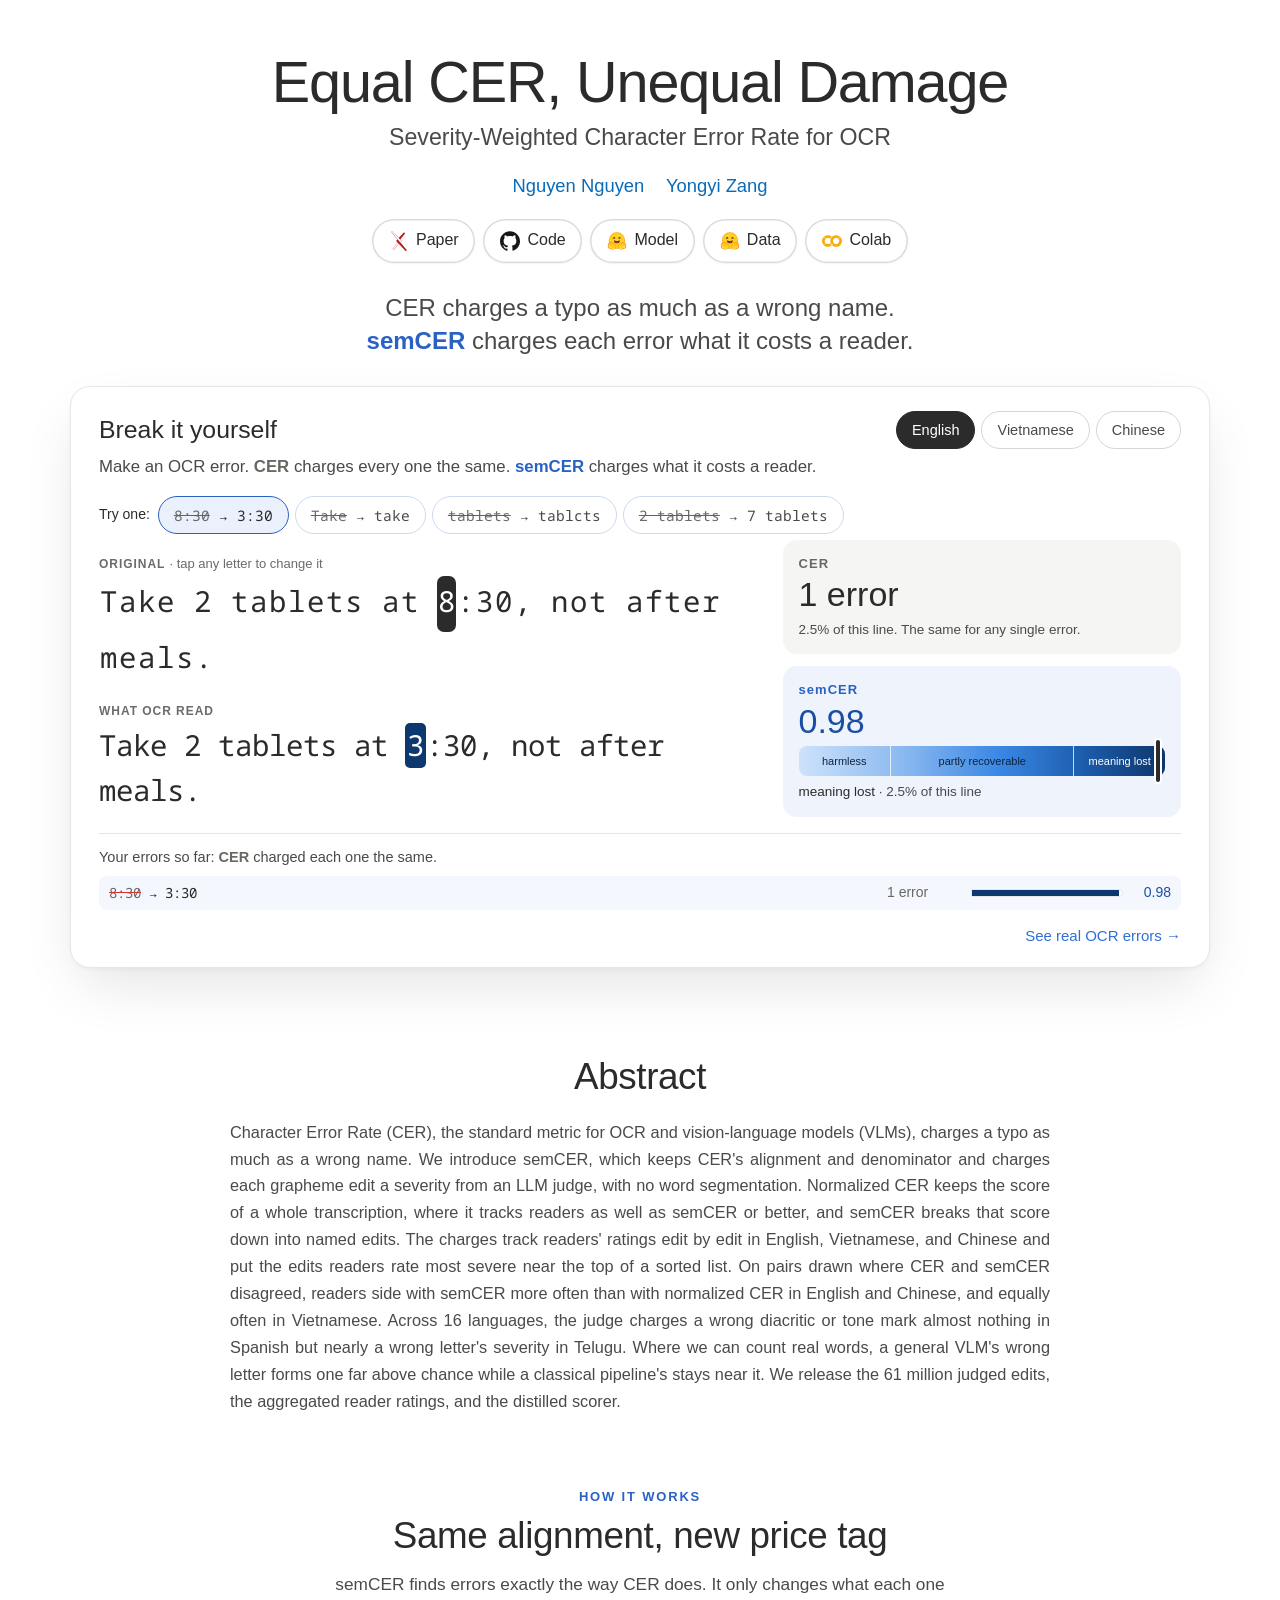
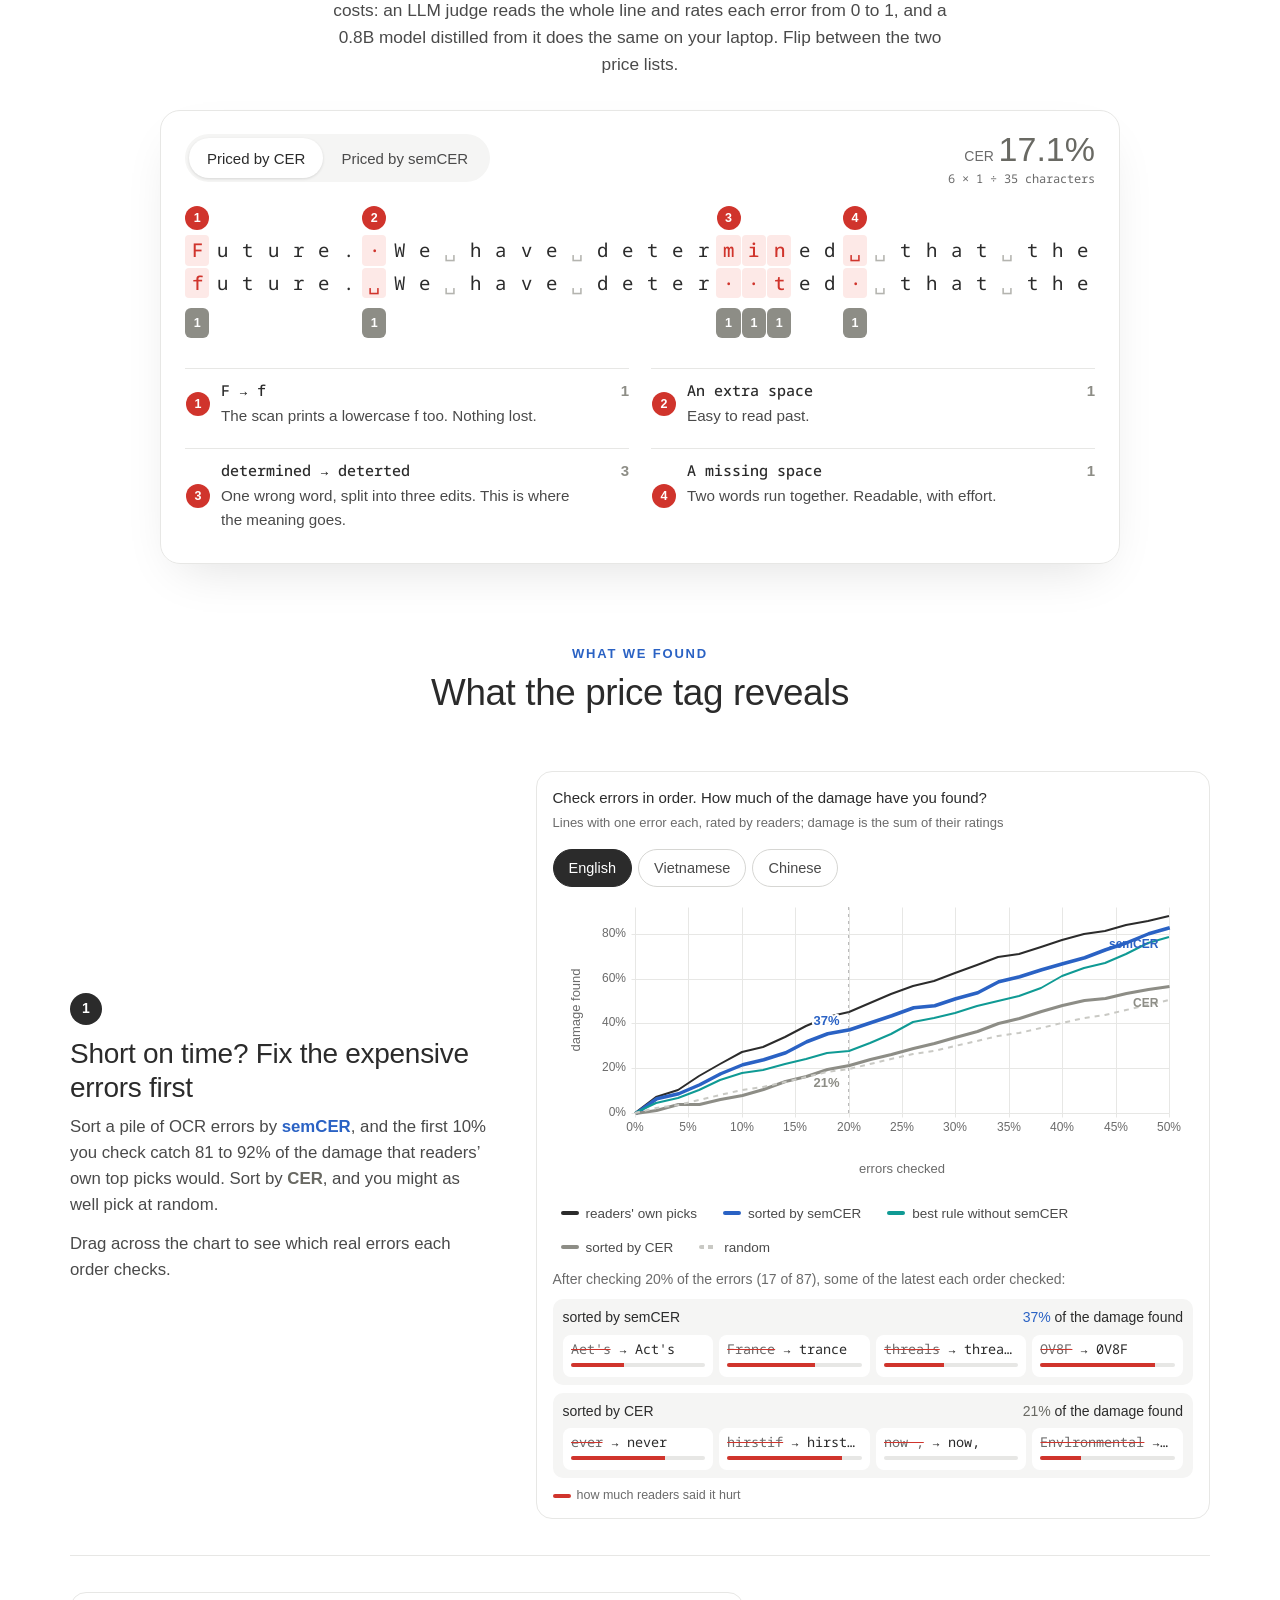
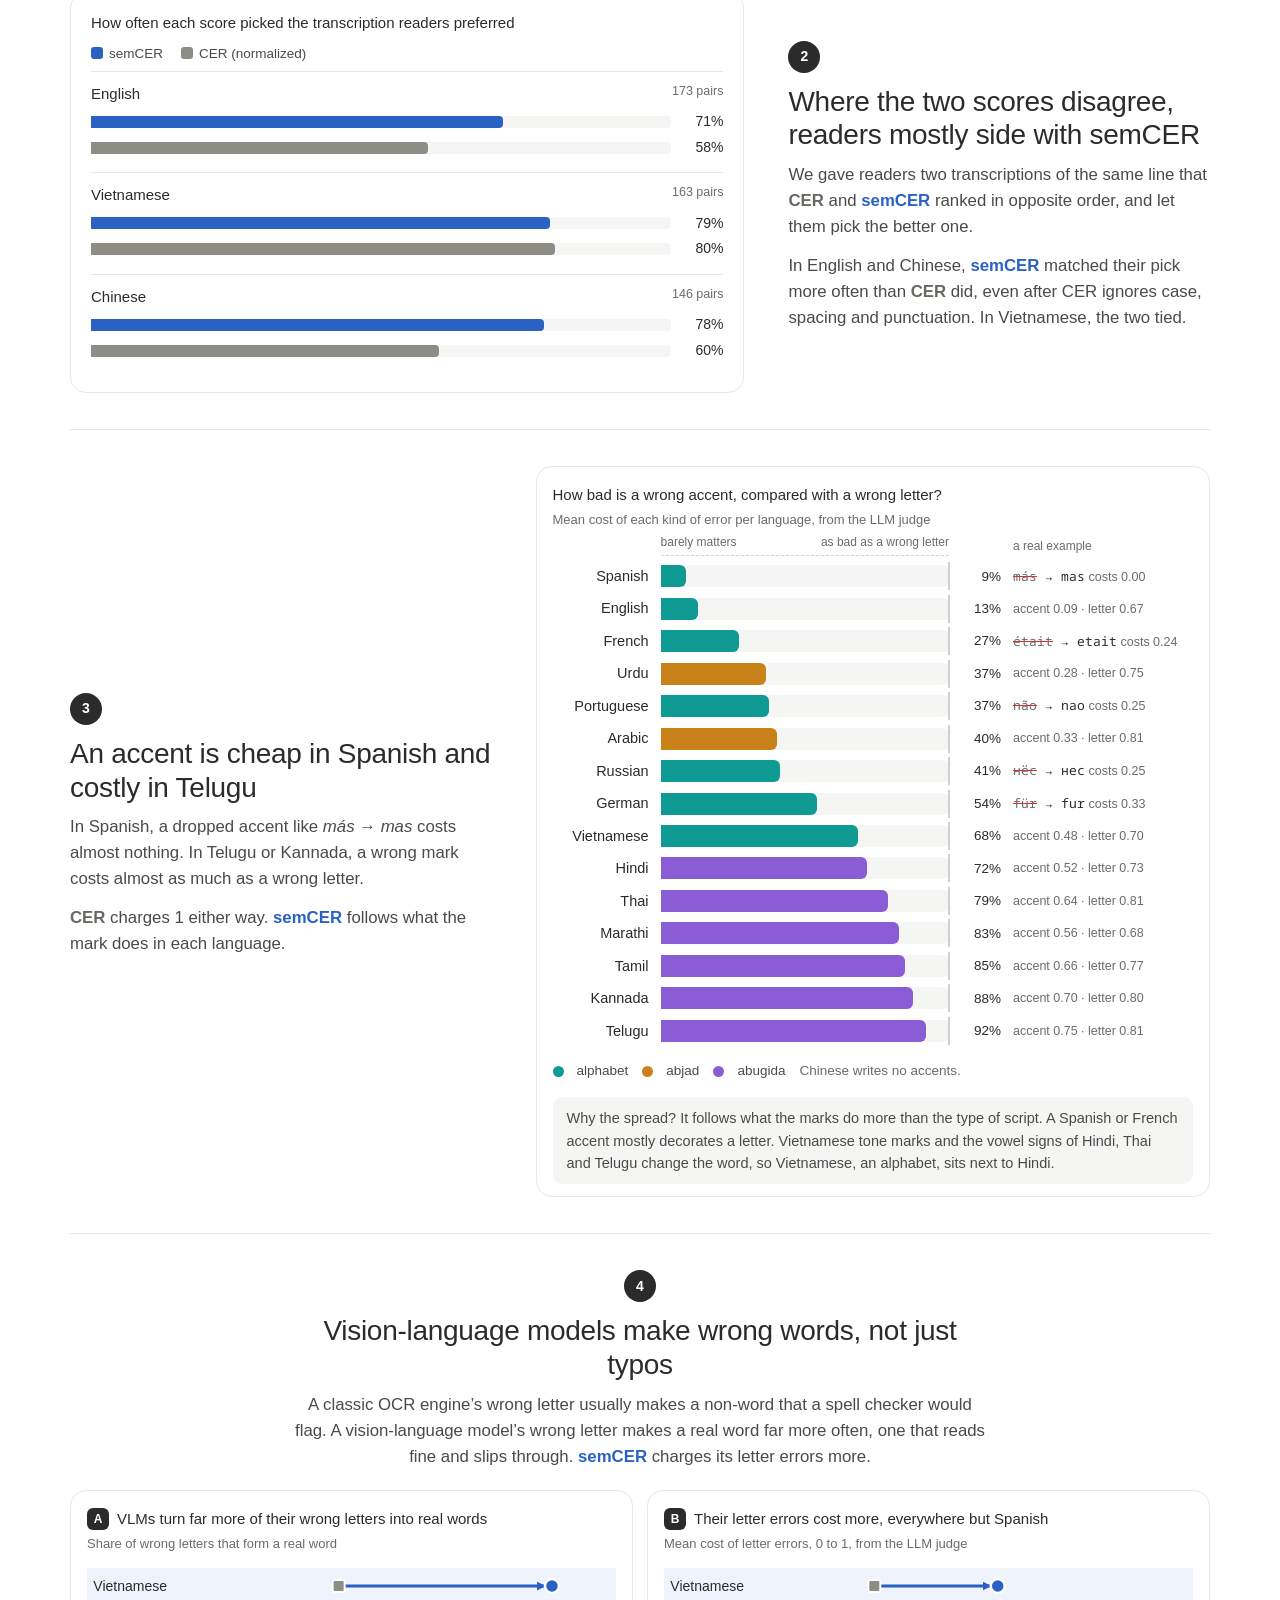
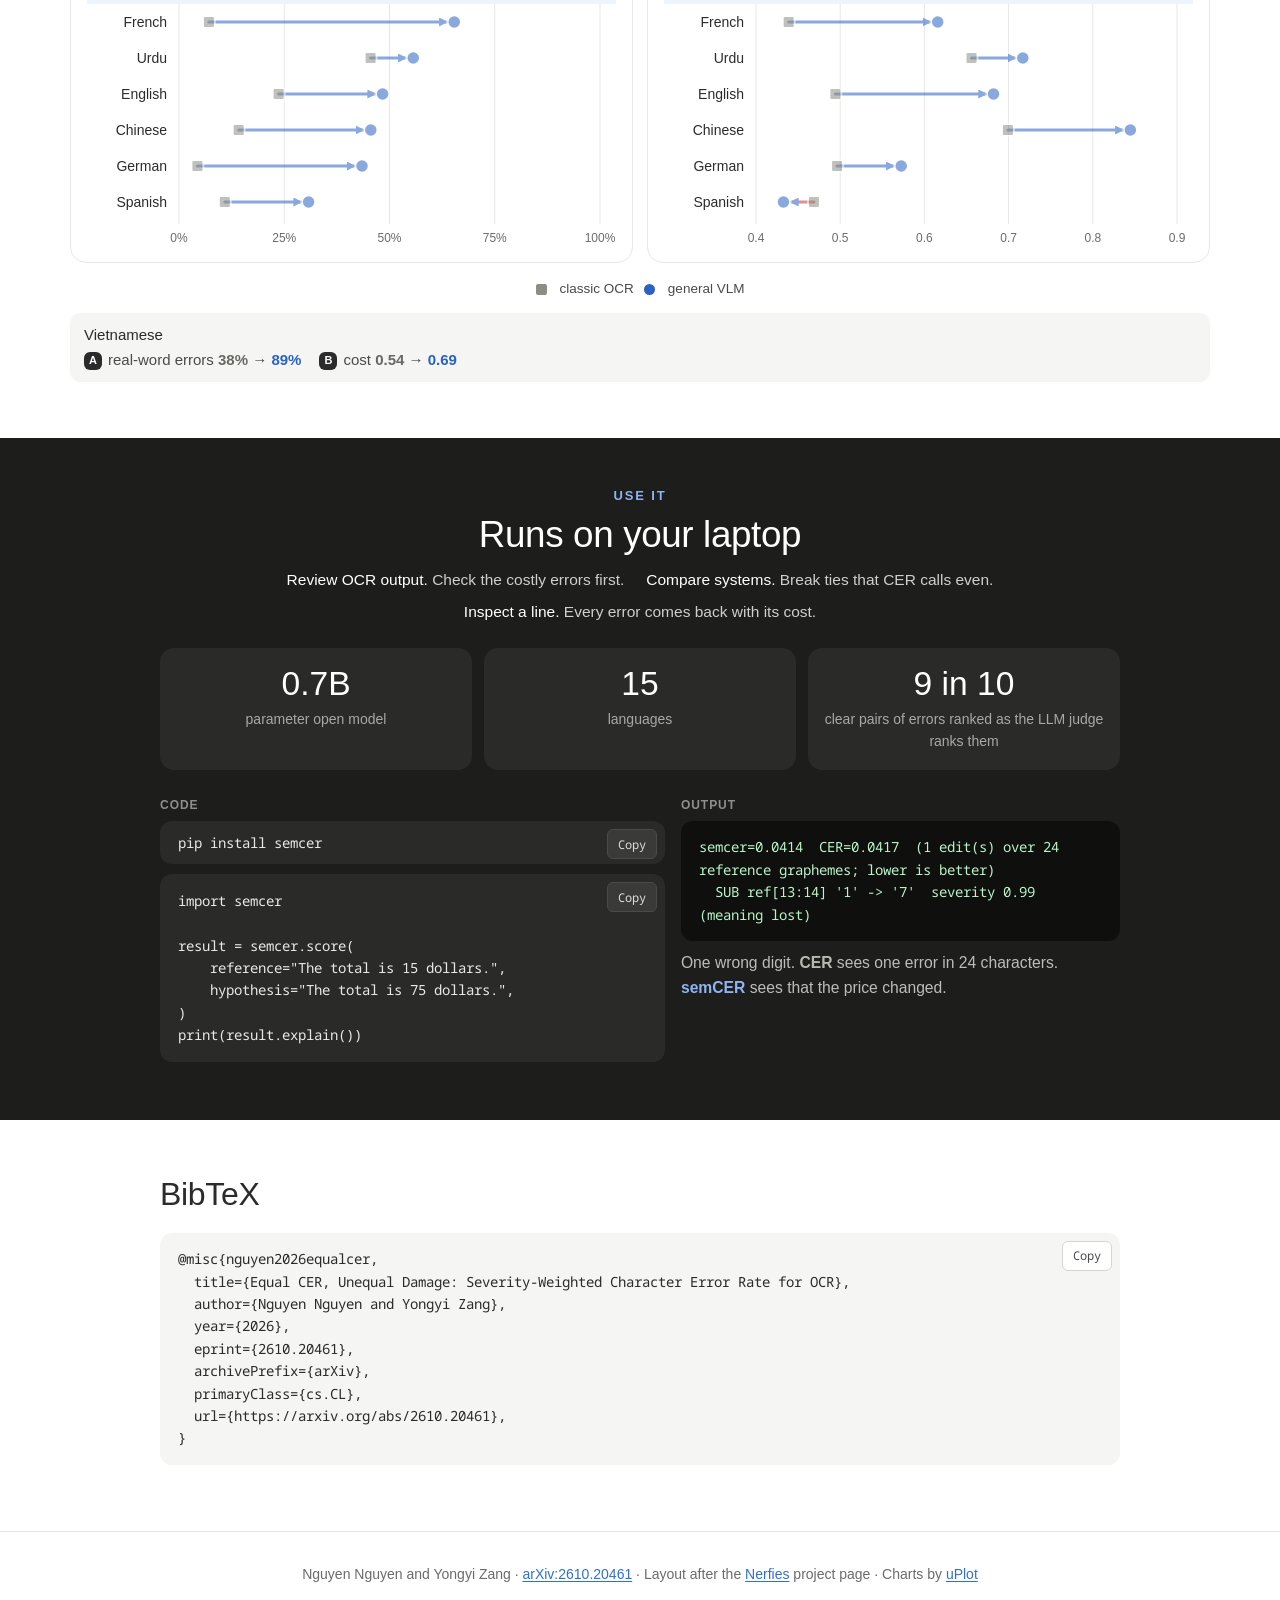
==== commit 39f10870: "site: favicon from Lucide's scale icon, plus an apple-touch icon" ====
--- a/site/index.html
+++ b/site/index.html
@@ -35,6 +35,7 @@
   <meta name="theme-color" content="#ffffff">
   <script type="application/ld+json">{"@context": "https://schema.org", "@type": "ScholarlyArticle", "headline": "Equal CER, Unequal Damage: Severity-Weighted Character Error Rate for OCR", "author": [{"@type": "Person", "name": "Nguyen Nguyen"}, {"@type": "Person", "name": "Yongyi Zang"}], "datePublished": "2026-10-14", "url": "https://nguyenx2t.github.io/semcer/", "sameAs": ["https://arxiv.org/abs/2610.20461"], "image": "https://nguyenx2t.github.io/semcer/static/img/social.png", "about": ["optical character recognition", "evaluation metric", "character error rate"]}</script>
   <link rel="icon" href="static/img/favicon.svg">
+  <link rel="apple-touch-icon" href="static/img/apple-touch-icon.png">
   <link rel="stylesheet" href="static/css/style.css">
   <script src="static/js/main.js" defer></script>
 </head>
